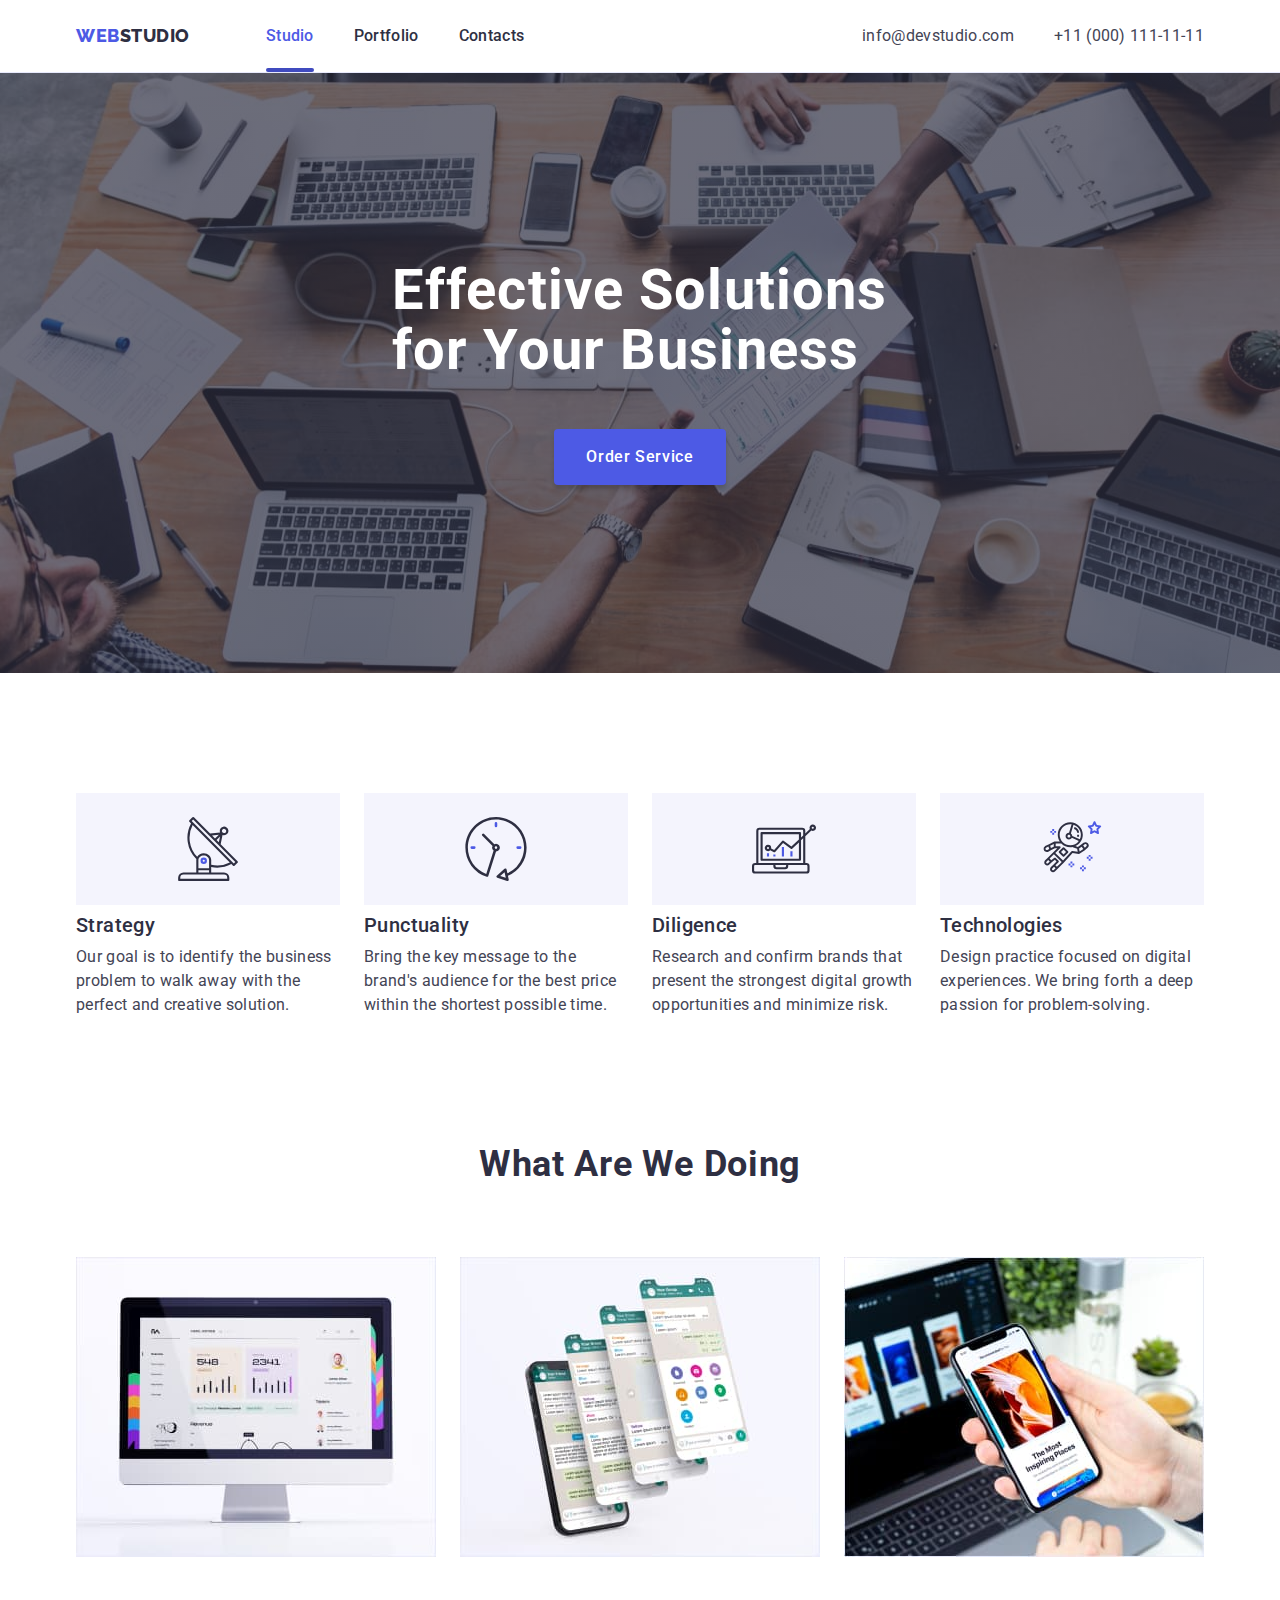
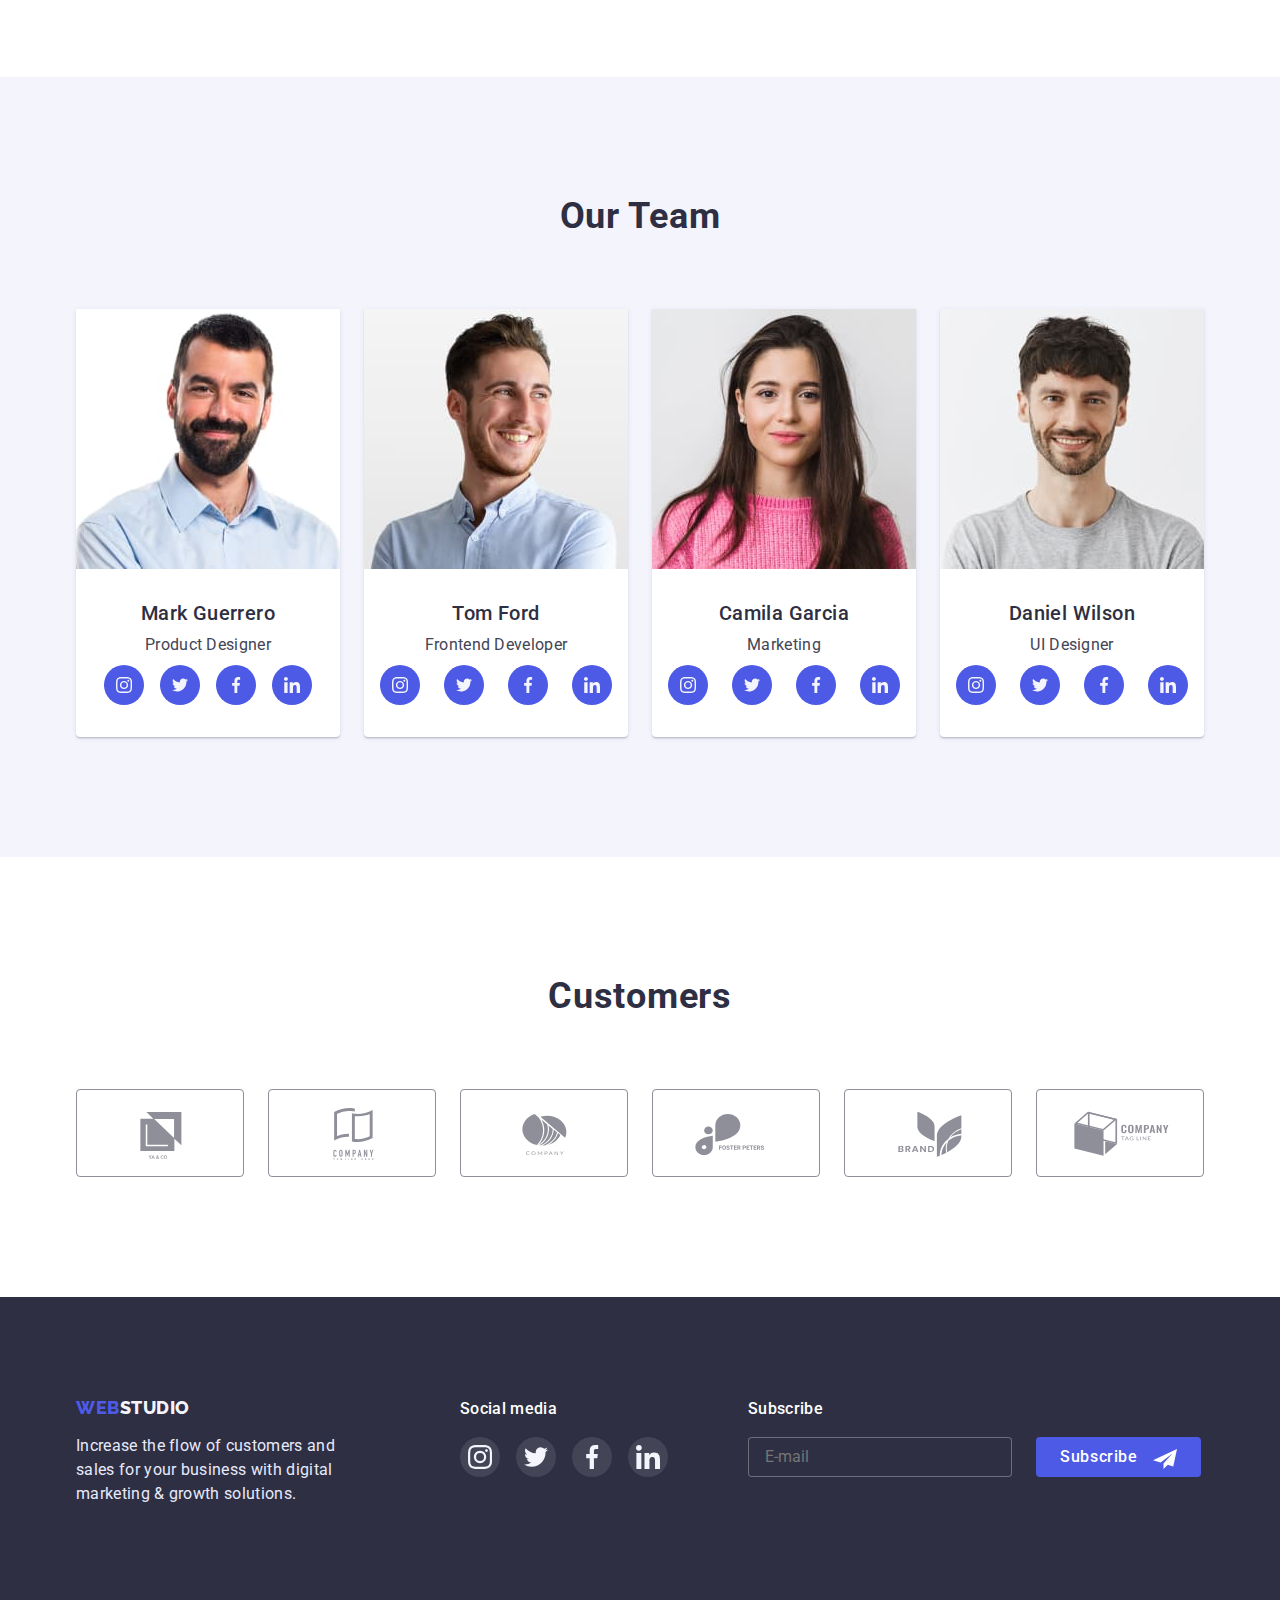
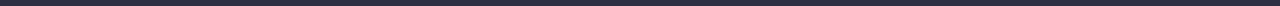
==== index.html @ 1c5f07ce "Initial commit" ====
<!DOCTYPE html>
<html lang="en">
  <head>
    <meta charset="UTF-8" />
    <meta http-equiv="X-UA-Compatible" content="IE=edge" />
    <meta name="viewport" content="width=device-width, initial-scale=1.0" />

    <title>WebStudio</title>
    <link rel="preconnect" href="https://fonts.googleapis.com" />
    <link rel="preconnect" href="https://fonts.gstatic.com" crossorigin />
    <link
      href="https://fonts.googleapis.com/css2?family=Raleway:wght@800&family=Roboto:wght@400;500;700;900&display=swap"
      rel="stylesheet" />
    <link
      rel="stylesheet"
      href="https://cdnjs.cloudflare.com/ajax/libs/modern-normalize/1.1.0/modern-normalize.min.css" />
    <link rel="stylesheet" href="./css/styles.css" />
  </head>

  <body>
    <header class="page-header">
      <div class="container page-header-container">
        <nav class="page-nav">
          <a class="logo" href="./index.html"
            ><span class="name-web">Web</span
            ><span class="name-studio">Studio</span></a
          >
          <ul class="menu list">
            <li class="menu-item">
              <a class="menu-link link current" href="">Studio</a>
            </li>
            <li class="menu-item">
              <a class="menu-link link" href="./portfolio.html">Portfolio</a>
            </li>
            <li class="menu-item">
              <a class="menu-link link" href="">Contacts</a>
            </li>
          </ul>
        </nav>
        <address>
          <ul class="contact-info list">
            <li class="menu-item">
              <a class="contact-mail link" href="mailto:info@devstudio.com"
                >info@devstudio.com</a
              >
            </li>
            <li class="menu-item">
              <a class="contact-number link" href="tel:+110001111111"
                >+11 (000) 111-11-11</a
              >
            </li>
          </ul>
        </address>
      </div>
    </header>

    <main>
      <!--Hero-->
      <section class="section-hero">
        <div class="container container-hero">
          <h1 class="main-heading">Effective Solutions for Your Business</h1>
          <button class="main-btn" type="button" data-modal-open>
            Order Service
          </button>
        </div>
      </section>
      <!--Our advantages-->
      <section class="section-advantages">
        <div class="container">
          <h2 class="hidden-heading">Our advantages</h2>

          <ul class="list-advantages list">
            <li class="advantages-item">
              <div class="advantages-logo">
                <svg class="advantages-logo-icon" width="64" height="64">
                  <use href="./images/icons.svg#antenna"></use>
                </svg>
              </div>
              <h3 class="section-subtitle">Strategy</h3>
              <p class="section-text">
                Our goal is to identify the business problem to walk away with
                the perfect and creative solution.
              </p>
            </li>
            <li class="advantages-item">
              <div class="advantages-logo">
                <svg class="advantages-logo-icon" width="64" height="64">
                  <use href="./images/icons.svg#clock"></use>
                </svg>
              </div>
              <h3 class="section-subtitle">Punctuality</h3>
              <p class="section-text">
                Bring the key message to the brand's audience for the best price
                within the shortest possible time.
              </p>
            </li>
            <li class="advantages-item">
              <div class="advantages-logo">
                <svg class="advantages-logo-icon" width="64" height="64">
                  <use href="./images/icons.svg#diagram"></use>
                </svg>
              </div>
              <h3 class="section-subtitle">Diligence</h3>
              <p class="section-text">
                Research and confirm brands that present the strongest digital
                growth opportunities and minimize risk.
              </p>
            </li>
            <li class="advantages-item">
              <div class="advantages-logo">
                <svg class="advantages-logo-icon" width="64" height="64">
                  <use href="./images/icons.svg#astronaut"></use>
                </svg>
              </div>
              <h3 class="section-subtitle">Technologies</h3>
              <p class="section-text">
                Design practice focused on digital experiences. We bring forth a
                deep passion for problem-solving.
              </p>
            </li>
          </ul>
        </div>
      </section>
      <!-- What Are We Doing-->
      <section class="section section-doing">
        <div class="container">
          <h2 class="section-title">What are we doing</h2>
          <ul class="list doing-list">
            <li class="doing-item">
              <img
                src="./images/do-1.jpg"
                alt="monitor"
                width="360"
                height="300" />
            </li>
            <li class="doing-item">
              <img
                src="./images/do-2.jpg"
                alt="cellphone"
                width="360"
                height="300" />
            </li>
            <li class="doing-item">
              <img
                src="./images/do-3.jpg"
                alt="cellphone and laptop"
                width="360"
                height="300" />
            </li>
          </ul>
        </div>
      </section>
      <!-- Our Team-->
      <section class="section section-team">
        <div class="container">
          <h2 class="section-title">Our Team</h2>
          <ul class="list team-list">
            <li class="team-item">
              <img
                src="./images/mark-guerrero.jpg"
                alt="Product Designer"
                width="264"
                height="260" />
              <div class="card-description">
                <h3 class="section-subtitle">Mark Guerrero</h3>
                <p class="section-text">Product Designer</p>
                <ul class="social-list list">
                  <li class="social-list-item">
                    <a href="" class="social-list-link">
                      <svg class="social-list-icon" width="16" height="16">
                        <use href="./images/icons.svg#instagram"></use>
                      </svg>
                    </a>
                  </li>
                  <li class="social-list-item">
                    <a href="" class="social-list-link">
                      <svg class="social-list-icon" width="16" height="16">
                        <use href="./images/icons.svg#twitter"></use>
                      </svg>
                    </a>
                  </li>
                  <li class="social-list-item">
                    <a href="" class="social-list-link">
                      <svg class="social-list-icon" width="16" height="16">
                        <use href="./images/icons.svg#facebook"></use>
                      </svg>
                    </a>
                  </li>
                  <li class="social-list-item">
                    <a href="" class="social-list-link">
                      <svg class="social-list-icon" width="16" height="16">
                        <use href="./images/icons.svg#linkedin"></use>
                      </svg>
                    </a>
                  </li>
                </ul>
              </div>
            </li>
            <li class="team-item">
              <img
                src="./images/tom-ford.jpg"
                alt="Frontend Developer"
                width="264"
                height="260" />
              <div class="card-description">
                <h3 class="section-subtitle">Tom Ford</h3>
                <p class="section-text">Frontend Developer</p>
                <ul class="social-list">
                  <li class="social-list-item">
                    <a href="" class="social-list-link">
                      <svg class="social-list-icon" width="16" height="16">
                        <use href="./images/icons.svg#instagram"></use>
                      </svg>
                    </a>
                  </li>
                  <li class="social-list-item">
                    <a href="" class="social-list-link">
                      <svg class="social-list-icon" width="16" height="16">
                        <use href="./images/icons.svg#twitter"></use>
                      </svg>
                    </a>
                  </li>
                  <li class="social-list-item">
                    <a href="" class="social-list-link">
                      <svg class="social-list-icon" width="16" height="16">
                        <use href="./images/icons.svg#facebook"></use>
                      </svg>
                    </a>
                  </li>
                  <li class="social-list-item">
                    <a href="" class="social-list-link">
                      <svg class="social-list-icon" width="16" height="16">
                        <use href="./images/icons.svg#linkedin"></use>
                      </svg>
                    </a>
                  </li>
                </ul>
              </div>
            </li>
            <li class="team-item">
              <img
                src="./images/camila-garcia.jpg"
                alt="Marketing Specialist"
                width="264"
                height="260" />
              <div class="card-description">
                <h3 class="section-subtitle">Camila Garcia</h3>
                <p class="section-text">Marketing</p>
                <ul class="social-list">
                  <li class="social-list-item">
                    <a href="" class="social-list-link">
                      <svg class="social-list-icon" width="16" height="16">
                        <use href="./images/icons.svg#instagram"></use>
                      </svg>
                    </a>
                  </li>
                  <li class="social-list-item">
                    <a href="" class="social-list-link">
                      <svg class="social-list-icon" width="16" height="16">
                        <use href="./images/icons.svg#twitter"></use>
                      </svg>
                    </a>
                  </li>
                  <li class="social-list-item">
                    <a href="" class="social-list-link">
                      <svg class="social-list-icon" width="16" height="16">
                        <use href="./images/icons.svg#facebook"></use>
                      </svg>
                    </a>
                  </li>
                  <li class="social-list-item">
                    <a href="" class="social-list-link">
                      <svg class="social-list-icon" width="16" height="16">
                        <use href="./images/icons.svg#linkedin"></use>
                      </svg>
                    </a>
                  </li>
                </ul>
              </div>
            </li>
            <li class="team-item">
              <img
                src="./images/daniel-wilson.jpg"
                alt="UI Designer"
                width="264"
                height="260" />
              <div class="card-description">
                <h3 class="section-subtitle">Daniel Wilson</h3>
                <p class="section-text">UI Designer</p>
                <ul class="social-list">
                  <li class="social-list-item">
                    <a href="" class="social-list-link">
                      <svg class="social-list-icon" width="16" height="16">
                        <use href="./images/icons.svg#instagram"></use>
                      </svg>
                    </a>
                  </li>
                  <li class="social-list-item">
                    <a href="" class="social-list-link">
                      <svg class="social-list-icon" width="16" height="16">
                        <use href="./images/icons.svg#twitter"></use>
                      </svg>
                    </a>
                  </li>
                  <li class="social-list-item">
                    <a href="" class="social-list-link">
                      <svg class="social-list-icon" width="16" height="16">
                        <use href="./images/icons.svg#facebook"></use>
                      </svg>
                    </a>
                  </li>
                  <li class="social-list-item">
                    <a href="" class="social-list-link">
                      <svg class="social-list-icon" width="16" height="16">
                        <use href="./images/icons.svg#linkedin"></use>
                      </svg>
                    </a>
                  </li>
                </ul>
              </div>
            </li>
          </ul>
        </div>
      </section>

      <!-- Customers -->
      <section class="section section-customers">
        <div class="container">
          <h2 class="section-title customers-title">Customers</h2>
          <ul class="customers-list">
            <li class="customers-item">
              <a href="" class="customers-link">
                <svg class="customers-icon" width="104" height="56">
                  <use href="./images/icons.svg#logo-1"></use>
                </svg>
              </a>
            </li>
            <li class="customers-item">
              <a href="" class="customers-link">
                <svg class="customers-icon" width="104" height="56">
                  <use href="./images/icons.svg#logo-2"></use>
                </svg>
              </a>
            </li>
            <li class="customers-item">
              <a href="" class="customers-link">
                <svg class="customers-icon" width="104" height="56">
                  <use href="./images/icons.svg#logo-3"></use>
                </svg>
              </a>
            </li>
            <li class="customers-item">
              <a href="" class="customers-link">
                <svg class="customers-icon" width="104" height="56">
                  <use href="./images/icons.svg#logo-4"></use>
                </svg>
              </a>
            </li>
            <li class="customers-item">
              <a href="" class="customers-link">
                <svg class="customers-icon" width="104" height="56">
                  <use href="./images/icons.svg#logo-5"></use>
                </svg>
              </a>
            </li>
            <li class="customers-item">
              <a href="" class="customers-link">
                <svg class="customers-icon" width="104" height="56">
                  <use href="./images/icons.svg#logo-6"></use>
                </svg>
              </a>
            </li>
          </ul>
        </div>
      </section>
    </main>
    <!-- Footer -->
    <footer class="footer">
      <div class="container footer-general">
        <div>
          <a class="link name-footer" href="./index.html"
            ><span class="name-web-footer">Web</span
            ><span class="name-studio-footer">Studio</span></a
          >
          <p class="text-footer">
            Increase the flow of customers and sales for your business with
            digital marketing & growth solutions.
          </p>
        </div>

        <div class="social-media-footer">
          <p class="social-media">Social media</p>
          <ul class="social-list list">
            <li class="social-list-item">
              <a href="" class="footer-list-link">
                <svg class="footer-icon" width="24" height="24">
                  <use href="./images/icons.svg#instagram-2"></use>
                </svg>
              </a>
            </li>
            <li class="social-list-item">
              <a href="" class="footer-list-link">
                <svg class="footer-icon" width="24" height="24">
                  <use href="./images/icons.svg#twitter-2"></use>
                </svg>
              </a>
            </li>
            <li class="social-list-item">
              <a href="" class="footer-list-link">
                <svg class="footer-icon" width="24" height="24">
                  <use href="./images/icons.svg#facebook-2"></use>
                </svg>
              </a>
            </li>
            <li class="social-list-item">
              <a href="" class="footer-list-link">
                <svg class="footer-icon" width="24" height="24">
                  <use href="./images/icons.svg#linkedin-2"></use>
                </svg>
              </a>
            </li>
          </ul>
        </div>

        <div class="subscribe-footer">
          <p class="social-media">Subscribe</p>
          <form class="form">
            <label>
              <input
                type="email"
                name="email"
                class="footer-email"
                placeholder="E-mail"
                required
            /></label>

            <button type="submit" class="btn-subscribe">
              Subscribe
              <svg class="subscribe-logo" width="24" height="24">
                <use href="./images/icons.svg#subscribe"></use>
              </svg>
            </button>
          </form>
        </div>
      </div>
    </footer>

    <div class="backdrop is-hidden" data-modal>
      <div class="modal">
        <button type="button" class="modal-close-btn" data-modal-close>
          <svg class="modal-close-icon" width="8" height="8">
            <use href="./images/icons.svg#icon-close-modal"></use>
          </svg>
        </button>
        <form class="modal-form">
          <p class="modal-form-notice">
            Leave your contacts and we will call you back
          </p>
          <label class="modal-form-field">
            <span class="modal-form-input-descr">Name</span>
            <span class="modal-name">
              <input
                type="text"
                name="user_name"
                class="modal-form-input"
                required
                pattern="[a-zA-Zа-яА-Я]+"
                minlength="3" />
              <svg class="modal-name-icon" width="18" height="18">
                <use href="./images/icons.svg#modal-name-icon"></use>
              </svg>
            </span>
          </label>
          <label class="modal-form-field"
            ><span class="modal-form-input-descr">Phone</span>
            <span class="modal-phone">
              <input
                type="tel"
                name="user_phone"
                class="modal-form-input"
                required />
              <svg class="modal-phone-icon" width="18" height="24">
                <use href="./images/icons.svg#modal-phone-icon"></use>
              </svg>
            </span>
          </label>
          <label class="modal-form-field"
            ><span class="modal-form-input-descr">Email</span>
            <span class="modal-email">
              <input
                type="email"
                name="user_email"
                class="modal-form-input"
                required />
              <svg class="modal-email-icon" width="18" height="24">
                <use href="./images/icons.svg#modal-email-icon"></use>
              </svg>
            </span>
          </label>
          <label class="modal-form-field modal-form-comment"
            ><span class="modal-form-input-descr">Comment</span>
            <textarea
              name="user_message"
              class="modal-form-message"
              placeholder="Text input"></textarea>
          </label>

          <input
            type="checkbox"
            id="user-policy"
            name="user-policy"
            class="modal-form-checkbox hidden-heading" />
          <label for="user-policy" class="modal-form-checkbox-descr"
            >I accept the terms and conditions of the&nbsp;
            <a href="#" class="privacy-policy-text">Privacy Policy</a>
          </label>

          <button type="submit" class="modal-submit-btn">Send</button>
        </form>
      </div>
    </div>

    <script src="./js/modal.js"></script>
  </body>
</html>
---- css/styles.css ----
:root {
  --primary-brand-color: #4d5ae5;
  --pressed-state-color: #404bbf;
  --headings-herobackground-color: #2e2f42;
  --body-text-color: #434455;
  --background-color: #ffffff;
  --light-background-color: #f4f4fd;
  --accent-color: #e7e9fc;
}

/* ================MAIN PAGE================ */
body {
  font-family: "Roboto", sans-serif;
  color: var(--headings-herobackground-color);
  background-color: var(--background-color);
}

h1,
h2,
h3,
h4,
h5,
h6,
p {
  margin: 0;
}

ul,
ol {
  list-style: none;
  padding-left: 0;
  margin: 0;
}

a {
  text-decoration: none;
}

img {
  display: block;
  max-width: 100%;
  height: auto;
}

button {
  display: block;
  border: none;
  border-radius: 4px;
  cursor: pointer;
}

.section {
  padding-top: 120px;
  padding-bottom: 120px;
}

.container {
  width: 100%;
  max-width: 1158px;
  padding: 0 15px;
  margin: 0 auto;
  align-items: center;
}

/* ================HEADER================ */
.page-header {
  border-bottom: 1px solid var(--accent-color);
  display: flex;
}

.page-header-container {
  display: flex;
}

.page-nav {
  display: flex;
  align-items: center;
}

.page-nav .list {
  margin-left: 76px;
}

.name-web {
  font-family: "Raleway", sans-serif;
  font-weight: 800;
  font-size: 18px;
  line-height: 1.33;
  letter-spacing: 0.03em;
  text-transform: uppercase;
  text-decoration: none;

  color: var(--primary-brand-color);
}

.logo {
  text-decoration: none;
}

.name-studio {
  font-family: "Raleway", sans-serif;
  font-weight: 800;
  font-size: 18px;
  line-height: 1.33;
  letter-spacing: 0.03em;
  text-transform: uppercase;

  color: var(--headings-herobackground-color);
}

.menu {
  display: flex;
}

.menu .menu-item + .menu-item {
  margin-left: 40px;
}

.menu-link.current {
  color: var(--primary-brand-color);
}
.menu-link {
  display: block;
  padding-top: 24px;
  padding-bottom: 24px;
  font-family: "Roboto", sans-serif;
  font-weight: 500;
  font-size: 16px;
  line-height: 1.5;
  letter-spacing: 0.02em;
  position: relative;

  color: var(--headings-herobackground-color);
  transition: color 250ms cubic-bezier(0.4, 0, 0.2, 1);
}

.menu-link.current::after {
  content: "";

  position: absolute;
  left: 0;
  bottom: 0;
  display: block;
  width: 100%;
  height: 4px;
  background-color: var(--pressed-state-color);
  border-radius: 2px;
  opacity: 1;
  /* transition: opacity 250ms cubic-bezier(0.4, 0, 0.2, 1); */
}

.menu-link:hover,
.menu-link:focus,
.menu-link:active,
.contact-mail:hover,
.contact-mail:focus,
.contact-mail:active,
.contact-number:hover,
.contact-number:focus,
.contact-number:active {
  color: var(--pressed-state-color);
}

.contact-info {
  display: flex;
}

address {
  margin-left: auto;
  font-style: normal;
}

.contact-info .menu-item + .menu-item {
  margin-left: 40px;
}

.contact-mail,
.contact-number {
  font-size: 16px;
  line-height: 1.5;
  letter-spacing: 0.02em;

  color: var(--body-text-color);
  transition: color 250ms cubic-bezier(0.4, 0, 0.2, 1);
}

/* ================SECTION HERO================ */

.section-hero {
  margin: 0 auto;
  padding: 188px 0;
  background-image: linear-gradient(
      rgba(46, 47, 66, 0.7),
      rgba(46, 47, 66, 0.7)
    ),
    url(../images/people-office.jpg);
  background-size: cover;
  background-repeat: no-repeat;
  max-width: 1440px;
  max-height: 600px;

  background-color: var(--headings-herobackground-color);
}

.main-btn {
  display: block;
  min-width: 169px;
  font-weight: 500;
  font-size: 16px;
  line-height: 1.5;
  letter-spacing: 0.04em;
  color: var(--background-color);
  background-color: var(--primary-brand-color);
  box-shadow: 0px 4px 4px rgba(0, 0, 0, 0.15);
  border: none;
  margin: 0 auto;
  padding: 16px 32px;

  transition: background-color 250ms cubic-bezier(0.4, 0, 0.2, 1);
}

.main-btn:hover,
.main-btn:focus {
  background-color: var(--pressed-state-color);
}

.main-heading {
  width: 496px;
  margin: 0 auto;
  margin-bottom: 48px;
  font-weight: 700;
  font-size: 56px;
  line-height: 1.07;
  letter-spacing: 0.02em;

  color: var(--background-color);
}

/* ================SECTION ADVANTAGES================ */

.section-advantages {
  padding: 120px 0;
}

.hidden-heading {
  position: absolute;
  width: 1px;
  height: 1px;
  margin: -1px;
  border: 0;
  padding: 0;

  white-space: nowrap;
  clip-path: inset(100%);
  clip: rect(0 0 0 0);
  overflow: hidden;
}

.advantages-logo {
  display: flex;
  justify-content: center;
  align-items: center;
  width: 264px;
  height: 112px;
  margin-bottom: 8px;
  background-color: var(--light-background-color);
}

.list-advantages {
  display: flex;
}

.list-advantages .advantages-item + .advantages-item {
  margin-left: 24px;
}

.advantages-item .section-text {
  text-align: left;
}

.section-subtitle {
  margin-bottom: 8px;
  font-weight: 500;
  font-size: 20px;
  line-height: 1.2;
  letter-spacing: 0.02em;
  color: var(--headings-herobackground-color);
}

.section-text {
  margin-top: 0;
  margin-bottom: 8px;
  font-style: normal;
  font-size: 16px;
  line-height: 1.5;
  letter-spacing: 0.02em;

  color: var(--body-text-color);
}

.section-title {
  margin-bottom: 72px;
  font-weight: 700;
  font-size: 36px;
  line-height: 1.11;

  text-align: center;
  letter-spacing: 0.02em;
  text-transform: capitalize;

  color: var(--headings-herobackground-color);
}

/* ================SECTION WHAT ARE WE DOING================ */

.section-doing {
  padding-top: 0;
}

.doing-list {
  display: flex;
  gap: 24px;
}

/* ================SECTION TEAM================ */

.section-team {
  background-color: var(--light-background-color);
}

.card-description {
  text-align: center;
  padding-top: 32px;
  padding-bottom: 32px;
}

.team-list {
  display: flex;
}

.team-list .team-item {
  background-color: var(--background-color);
  box-shadow: 0px 1px 6px rgba(46, 47, 66, 0.08),
    0px 1px 1px rgba(46, 47, 66, 0.16), 0px 2px 1px rgba(46, 47, 66, 0.08);
  border-radius: 0px 0px 4px 4px;
}

.team-list .team-item + .team-item {
  margin-left: 24px;
}

.social-list {
  display: flex;
  justify-content: center;
  gap: 24px;
}
.social-list-link {
  display: flex;
  justify-content: center;
  align-items: center;
  width: 40px;
  height: 40px;
  border-radius: 50%;
  background-color: var(--primary-brand-color);
  transition: background-color 250ms cubic-bezier(0.4, 0, 0.2, 1);
}

.social-list-link:hover,
.social-list-link:focus {
  background-color: var(--pressed-state-color);
}

/* ================CUSTOMERS================ */

.customers-list {
  display: flex;
  margin: 0 auto;
  justify-content: center;
  align-items: center;
  gap: 24px;
}

.customers-link {
  display: flex;
  justify-content: center;
  align-items: center;
  width: 168px;
  height: 88px;

  color: #8e8f99;
  border: 1px solid currentColor;
  border-radius: 4px;
  transition: color 250ms cubic-bezier(0.4, 0, 0.2, 1);
}

.customers-link:hover,
.customers-link:focus {
  color: var(--pressed-state-color);
}

.customers-icon {
  fill: currentColor;
}

/* ================FOOTER================ */

.footer {
  background-color: var(--headings-herobackground-color);
  padding-top: 100px;
  padding-bottom: 100px;
}

.footer-general {
  display: flex;
  align-items: flex-start;
}

.name-studio-footer {
  color: var(--light-background-color);
}

.name-footer {
  display: inline-block;
  margin-bottom: 16px;
  font-family: "Raleway", sans-serif;
  font-weight: 800;
  font-size: 18px;
  line-height: 1.17;
  letter-spacing: 0.03em;
  text-transform: uppercase;
  color: var(--primary-brand-color);
}

.text-footer {
  max-width: 100%;
  width: 264px;
  margin-top: 0;
  margin-bottom: 0;
  font-size: 16px;
  line-height: 1.5;
  letter-spacing: 0.02em;
  color: var(--accent-color);
}

.flex-footer {
  display: flex;
}

.footer-list-link {
  display: flex;
  justify-content: center;
  align-items: center;
  width: 40px;
  height: 40px;
  border-radius: 50%;
  background-color: rgba(255, 255, 255, 0.1);
  transition: background-color 250ms cubic-bezier(0.4, 0, 0.2, 1);
}

.footer-list-link:hover,
.footer-list-link:focus {
  background-color: #31d0aa;
}

.social-media-footer {
  margin-left: 120px;
}

.social-media {
  display: block;
  font-family: "Roboto", sans-serif;
  font-weight: 500;
  font-size: 16px;
  line-height: 1.5;
  letter-spacing: 0.02em;
  margin-bottom: 16px;
  color: var(--background-color);
}

.social-list.list {
  gap: 16px;
}

.subscribe-footer {
  margin-left: 80px;
}

.form {
  display: flex;
  gap: 24px;
}

.footer-email {
  width: 264px;
  height: 40px;
  padding-left: 16px;
  color: rgba(255, 255, 255, 0.6);
  border: 1px solid rgba(255, 255, 255, 0.3);
  border-radius: 4px;
  background-color: var(--headings-herobackground-color);
}

.btn-subscribe {
  position: relative;
  width: 165px;
  height: 40px;
  border-radius: 4px;
  background-color: var(--primary-brand-color);
  padding: 8px 64px 8px 24px;
  font-family: "Roboto", sans-serif;
  font-weight: 500;
  font-size: 16px;
  line-height: 1.5;
  letter-spacing: 0.04em;
  color: var(--background-color);
}

.subscribe-logo {
  position: absolute;
  top: 10px;
  right: 24px;
}

/* ================MODAL================ */
.backdrop {
  position: fixed;
  top: 0;
  left: 0;
  z-index: 100;
  width: 100%;
  height: 100%;
  background-color: rgba(46, 47, 66, 0.4);
  transform: scale(1);
  transition: transform 250ms cubic-bezier(0.4, 0, 0.2, 1),
    opacity 250ms cubic-bezier(0.4, 0, 0.2, 1),
    visibility 250ms cubic-bezier(0.4, 0, 0.2, 1);
}

.backdrop.is-hidden {
  opacity: 0;
  visibility: hidden;
  pointer-events: none;
  transform: scale(0);
}

.modal {
  position: absolute;
  top: 50%;
  left: 50%;
  transform: translate(-50%, -50%);
  width: 408px;
  height: 576px;
  padding: 72px 24px 24px;
  background-color: #fcfcfc;
}

.modal-close-btn {
  position: absolute;
  top: 24px;
  right: 24px;
  display: flex;
  justify-content: center;
  align-items: center;
  width: 24px;
  height: 24px;
  padding: 0;
  background-color: var(--accent-color);
  border: 1px solid rgba(0, 0, 0, 0.1);
  border-radius: 50%;

  transition: background-color 250ms cubic-bezier(0.4, 0, 0.2, 1);
}

.modal-close-btn:hover,
.modal-close-btn:focus {
  background-color: var(--pressed-state-color);
}

.modal-close-btn:hover .modal-close-icon {
  fill: var(--background-color);
}
.modal-close-icon {
  transition: fill 250ms cubic-bezier(0.4, 0, 0.2, 1);
}

.modal-form {
  display: flex;
  flex-direction: column;
}

.modal-form-notice {
  font-family: "Roboto", sans-serif;
  font-weight: 500;
  font-size: 16px;
  line-height: 1.5;
  text-align: center;
  letter-spacing: 0.02em;
  margin-bottom: 14px;
  color: var(--headings-herobackground-color);
}

.modal-form-field {
  margin-bottom: 8px;
}

.modal-form-field.modal-form-comment {
  margin-bottom: 16px;
}

.modal-form-input-descr {
  font-family: "Roboto", sans-serif;
  font-size: 12px;
  line-height: 1.17;
  letter-spacing: 0.01em;
  margin-bottom: 4px;
  color: #8e8f99;
}

.modal-form-input {
  width: 100%;
  height: 40px;
  padding-left: 38px;

  border: 1px solid rgba(33, 33, 33, 0.2);
  border-radius: 4px;
  transition: border-color 250ms cubic-bezier(0.4, 0, 0.2, 1);
}

.modal-form-input:focus {
  outline: none;
  border-color: var(--primary-brand-color);
}

.modal-form-input:focus + .modal-name-icon,
.modal-form-input:focus + .modal-phone-icon,
.modal-form-input:focus + .modal-email-icon {
  fill: var(--primary-brand-color);
}

.modal-form-input-descr {
  display: block;
  width: 100%;
}

.modal-name,
.modal-phone,
.modal-email {
  display: block;
  position: relative;
}

.modal-name-icon {
  position: absolute;
  top: 50%;
  left: 16px;
  transform: translateY(-50%);
  transition: fill 250ms cubic-bezier(0.4, 0, 0.2, 1);
}

.modal-phone-icon,
.modal-email-icon {
  position: absolute;
  top: 50%;
  left: 16px;
  transform: translate(-50%);
  transition: fill 250ms cubic-bezier(0.4, 0, 0.2, 1);
}

.modal-form-message {
  width: 100%;
  resize: none;
  height: 120px;
  padding: 8px 16px;
  border: 1px solid rgba(33, 33, 33, 0.2);
  border-radius: 4px;
  transition: border-color 250ms cubic-bezier(0.4, 0, 0.2, 1);
}

.modal-form-message:focus {
  outline: none;

  border-color: var(--primary-brand-color);
}

.modal-form-message::placeholder {
  font-family: "Roboto", sans-serif;
  font-size: 12px;
  line-height: 1.5;

  letter-spacing: 0.04em;
  color: rgba(117, 117, 117, 0.5);
}

.modal-form-checkbox-descr {
  display: flex;
  align-items: center;
  margin-bottom: 24px;
  font-family: "Roboto", sans-serif;
  font-size: 12px;
  line-height: 1.33;
  letter-spacing: 0.04em;
  color: #757575;
}

.modal-form-checkbox-descr::before {
  content: "";
  display: block;
  width: 16px;
  height: 16px;
  margin-right: 8px;
  border: 1.25px solid var(--headings-herobackground-color);
  border-radius: 2px;
  cursor: pointer;
}

.modal-form-checkbox:checked + .modal-form-checkbox-descr::before {
  background-image: url(../images/checkbox-icon.svg);
  background-color: var(--pressed-state-color);
  background-size: cover;
  border: 1.25px solid var(--pressed-state-color);
  border-radius: 2px;
}

.modal-form-checkbox:focus + .modal-form-checkbox-descr::before {
  border: 1.25px solid var(--pressed-state-color);
}

.privacy-policy-text {
  text-decoration: underline;
  color: var(--primary-brand-color);
}

.modal-submit-btn {
  width: 169px;
  height: 56px;
  align-self: center;
  color: var(--background-color);
  background-color: var(--primary-brand-color);
  border-radius: 4px;
  transition: box-shadow 250ms cubic-bezier(0.4, 0, 0.2, 1),
    background-color 250ms cubic-bezier(0.4, 0, 0.2, 1);
}

.modal-submit-btn:hover,
.modal-submit-btn:focus {
  background-color: var(--pressed-state-color);
  box-shadow: 0px 4px 4px rgba(0, 0, 0, 0.15);
}

/*================portfolio.html================ */
.filter-buttons {
  display: flex;
  justify-content: center;
  margin-bottom: 72px;
}

.filter-item + .filter-item {
  margin-left: 24px;
}

.filter-btn {
  padding: 12px 24px;
  font-family: "Roboto", sans-serif;
  font-weight: 500;
  font-size: 16px;
  line-height: 1.5;
  letter-spacing: 0.04em;
  color: var(--primary-brand-color);
  background-color: var(--light-background-color);
  border: 1px solid var(--accent-color);
  transition: color 250ms cubic-bezier(0.4, 0, 0.2, 1),
    background-color 250ms cubic-bezier(0.4, 0, 0.2, 1),
    box-shadow 250ms cubic-bezier(0.4, 0, 0.2, 1);
}

.filter-btn:hover,
.filter-btn:focus {
  color: var(--background-color);
  background-color: var(--pressed-state-color);
  box-shadow: 0px 3px 1px rgba(0, 0, 0, 0.1), 0px 2px 1px rgba(0, 0, 0, 0.08),
    0px 2px 2px rgba(0, 0, 0, 0.12);
}

.portfolio-section {
  padding-top: 96px;
  padding-bottom: 120px;
}
.card-description-portfolio {
  padding-top: 32px;
  padding-bottom: 32px;
  padding-left: 16px;
  border: 1px solid var(--accent-color);
  border-top: 0;
}

.portfolio-items {
  display: flex;
  flex-wrap: wrap;
}

.portfolio-list {
  width: 360px;
  margin-right: 24px;
  margin-bottom: 48px;
}

.portfolio-item {
  display: block;
  box-shadow: 0px 1px 6px rgba(46, 47, 66, 0.08);
  transition: box-shadow 250ms cubic-bezier(0.4, 0, 0.2, 1);
}

.portfolio-item:hover,
.portfolio-item:focus {
  box-shadow: 0px 1px 6px rgba(46, 47, 66, 0.08),
    0px 1px 1px rgba(46, 47, 66, 0.16), 0px 2px 1px rgba(46, 47, 66, 0.08);
}

.portfolio-list:nth-child(3n) {
  margin-right: 0;
}

.portfolio-list:nth-last-child(-n + 3) {
  margin-bottom: 0;
}

.overlay {
  position: absolute;
  left: 0;
  top: 0;
  width: 100%;
  height: 100%;
  overflow: auto;
  transform: translate(0, 100%);
  transition: transform 250ms cubic-bezier(0.4, 0, 0.2, 1);
  font-family: "Roboto", sans-serif;
  font-size: 16px;
  line-height: 1.5;
  letter-spacing: 0.02em;
  padding: 40px 32px 164px;

  color: var(--light-background-color);
  background-color: var(--primary-brand-color);
  background-image: linear-gradient(
      0deg,
      rgba(77, 90, 229, 0.1),
      rgba(77, 90, 229, 0.1)
    ),
    url(4);
}

.portfolio-item:hover .overlay,
.portfolio-item:focus .overlay {
  transform: translate(0, 0);
}

.team-list-wrapper {
  position: relative;
  overflow: hidden;
}
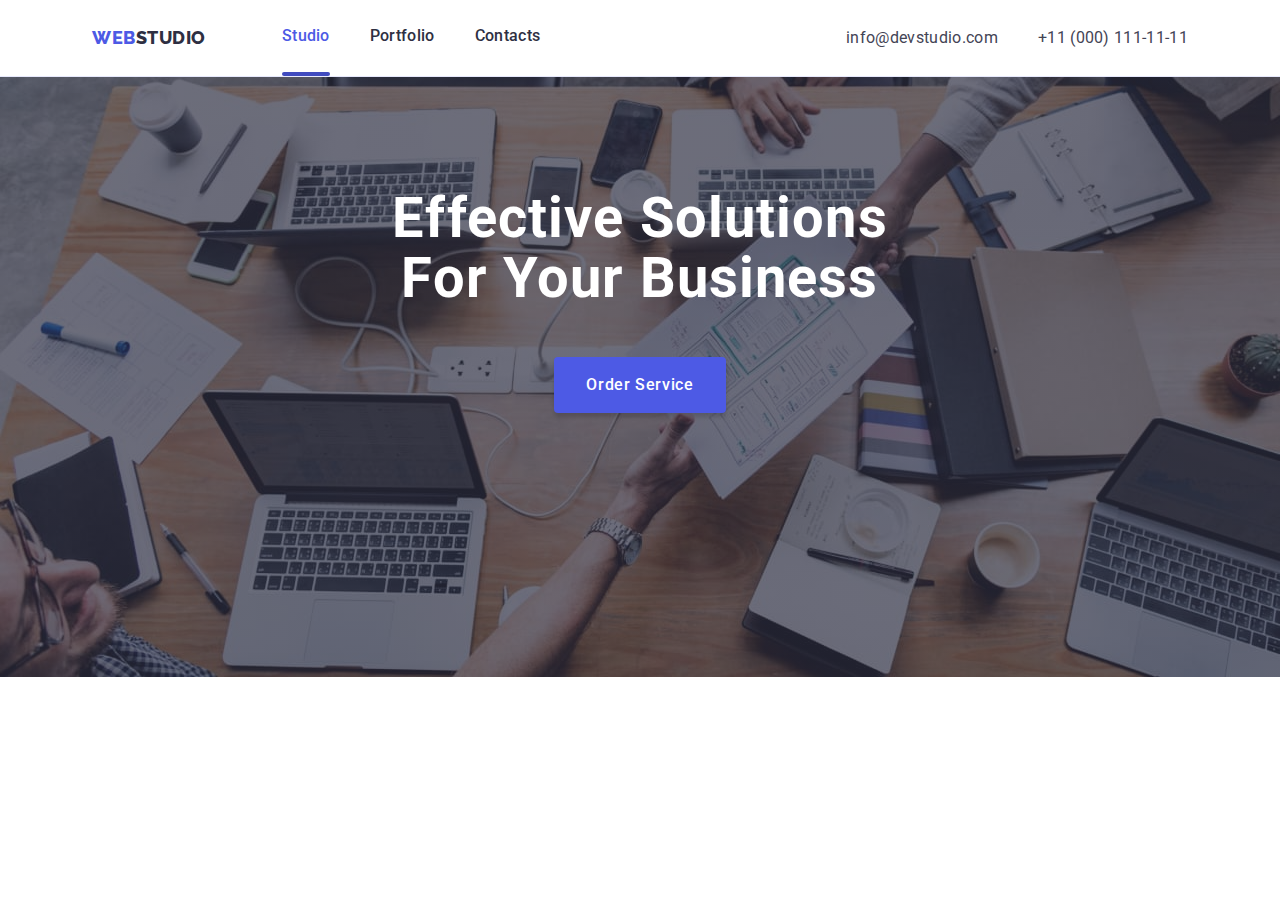
==== commit 010962d4: "pre-update" ====
--- a/index.html
+++ b/index.html
@@ -20,11 +20,11 @@
   <body>
     <header class="page-header">
       <div class="container page-header-container">
+        <a class="logo" href="./index.html"
+          ><span class="name-web">Web</span
+          ><span class="name-studio">Studio</span></a
+        >
         <nav class="page-nav">
-          <a class="logo" href="./index.html"
-            ><span class="name-web">Web</span
-            ><span class="name-studio">Studio</span></a
-          >
           <ul class="menu list">
             <li class="menu-item">
               <a class="menu-link link current" href="">Studio</a>
@@ -37,6 +37,11 @@
             </li>
           </ul>
         </nav>
+        <button type="button" class="mobile-menu-open" data-menu-open>
+          <svg class="burger-icon" width="32" height="22">
+            <use href="./images/icons.svg#burger-icon"></use>
+          </svg>
+        </button>
         <address>
           <ul class="contact-info list">
             <li class="menu-item">
@@ -51,6 +56,71 @@
             </li>
           </ul>
         </address>
+      </div>
+
+      <div class="mobile-menu" data-menu>
+        <button type="button" class="mobile-menu-close" data-menu-close>
+          <svg width="8" height="8">
+            <use href="./images/icons.svg#icon-close-modal"></use>
+          </svg>
+        </button>
+        <div class="mobile-menu-content">
+          <ul class="mobile-menu-list">
+            <li class="mobile-menu-item">
+              <a class="modal-link" href="">Studio</a>
+            </li>
+            <li class="mobile-menu-item">
+              <a class="modal-link" href="">Portfolio</a>
+            </li>
+            <li class="mobile-menu-item">
+              <a class="modal-link" href="">Contacts</a>
+            </li>
+          </ul>
+          <address class="address-modal">
+            <ul class="contact-info list">
+              <li class="menu-item">
+                <a class="contact-number link" href="tel:+110001111111"
+                  >+11 (000) 111-11-11</a
+                >
+              </li>
+              <li class="menu-item">
+                <a class="contact-mail link" href="mailto:info@devstudio.com"
+                  >info@devstudio.com</a
+                >
+              </li>
+            </ul>
+          </address>
+          <ul class="social-list list">
+            <li class="social-list-item">
+              <a href="" class="social-list-link">
+                <svg class="social-list-icon" width="24" height="24">
+                  <use href="./images/icons.svg#instagram"></use>
+                </svg>
+              </a>
+            </li>
+            <li class="social-list-item">
+              <a href="" class="social-list-link">
+                <svg class="social-list-icon" width="24" height="24">
+                  <use href="./images/icons.svg#twitter"></use>
+                </svg>
+              </a>
+            </li>
+            <li class="social-list-item">
+              <a href="" class="social-list-link">
+                <svg class="social-list-icon" width="24" height="24">
+                  <use href="./images/icons.svg#facebook"></use>
+                </svg>
+              </a>
+            </li>
+            <li class="social-list-item">
+              <a href="" class="social-list-link">
+                <svg class="social-list-icon" width="24" height="24">
+                  <use href="./images/icons.svg#linkedin"></use>
+                </svg>
+              </a>
+            </li>
+          </ul>
+        </div>
       </div>
     </header>
 
@@ -65,7 +135,7 @@
         </div>
       </section>
       <!--Our advantages-->
-      <section class="section-advantages">
+      <!-- <section class="section-advantages">
         <div class="container">
           <h2 class="hidden-heading">Our advantages</h2>
 
@@ -120,9 +190,9 @@
             </li>
           </ul>
         </div>
-      </section>
+      </section> -->
       <!-- What Are We Doing-->
-      <section class="section section-doing">
+      <!-- <section class="section section-doing">
         <div class="container">
           <h2 class="section-title">What are we doing</h2>
           <ul class="list doing-list">
@@ -149,9 +219,9 @@
             </li>
           </ul>
         </div>
-      </section>
+      </section> -->
       <!-- Our Team-->
-      <section class="section section-team">
+      <!-- <section class="section section-team">
         <div class="container">
           <h2 class="section-title">Our Team</h2>
           <ul class="list team-list">
@@ -321,10 +391,10 @@
             </li>
           </ul>
         </div>
-      </section>
+      </section> -->
 
       <!-- Customers -->
-      <section class="section section-customers">
+      <!-- <section class="section section-customers">
         <div class="container">
           <h2 class="section-title customers-title">Customers</h2>
           <ul class="customers-list">
@@ -372,10 +442,10 @@
             </li>
           </ul>
         </div>
-      </section>
+      </section> -->
     </main>
     <!-- Footer -->
-    <footer class="footer">
+    <!-- <footer class="footer">
       <div class="container footer-general">
         <div>
           <a class="link name-footer" href="./index.html"
@@ -442,8 +512,8 @@
             </button>
           </form>
         </div>
-      </div>
-    </footer>
+      </div> -->
+    <!-- </footer> -->
 
     <div class="backdrop is-hidden" data-modal>
       <div class="modal">
@@ -520,6 +590,7 @@
       </div>
     </div>
 
+    <script src="./js/mobile-menu.js"></script>
     <script src="./js/modal.js"></script>
   </body>
 </html>
--- a/css/styles.css
+++ b/css/styles.css
@@ -49,7 +49,7 @@
   cursor: pointer;
 }
 
-.section {
+/* .section {
   padding-top: 120px;
   padding-bottom: 120px;
 }
@@ -60,94 +60,18 @@
   padding: 0 15px;
   margin: 0 auto;
   align-items: center;
-}
+} */
 
 /* ================HEADER================ */
-.page-header {
-  border-bottom: 1px solid var(--accent-color);
-  display: flex;
-}
+/* 
 
 .page-header-container {
   display: flex;
 }
 
-.page-nav {
-  display: flex;
-  align-items: center;
-}
-
-.page-nav .list {
-  margin-left: 76px;
-}
-
-.name-web {
-  font-family: "Raleway", sans-serif;
-  font-weight: 800;
-  font-size: 18px;
-  line-height: 1.33;
-  letter-spacing: 0.03em;
-  text-transform: uppercase;
-  text-decoration: none;
-
-  color: var(--primary-brand-color);
-}
-
-.logo {
-  text-decoration: none;
-}
-
-.name-studio {
-  font-family: "Raleway", sans-serif;
-  font-weight: 800;
-  font-size: 18px;
-  line-height: 1.33;
-  letter-spacing: 0.03em;
-  text-transform: uppercase;
-
-  color: var(--headings-herobackground-color);
-}
-
-.menu {
-  display: flex;
-}
-
-.menu .menu-item + .menu-item {
-  margin-left: 40px;
-}
-
-.menu-link.current {
-  color: var(--primary-brand-color);
-}
-.menu-link {
-  display: block;
-  padding-top: 24px;
-  padding-bottom: 24px;
-  font-family: "Roboto", sans-serif;
-  font-weight: 500;
-  font-size: 16px;
-  line-height: 1.5;
-  letter-spacing: 0.02em;
-  position: relative;
-
-  color: var(--headings-herobackground-color);
-  transition: color 250ms cubic-bezier(0.4, 0, 0.2, 1);
-}
-
-.menu-link.current::after {
-  content: "";
-
-  position: absolute;
-  left: 0;
-  bottom: 0;
-  display: block;
-  width: 100%;
-  height: 4px;
-  background-color: var(--pressed-state-color);
-  border-radius: 2px;
-  opacity: 1;
-  /* transition: opacity 250ms cubic-bezier(0.4, 0, 0.2, 1); */
-}
+*/
+
+/* ================GENERAL STYLES================ */
 
 .menu-link:hover,
 .menu-link:focus,
@@ -161,45 +85,37 @@
   color: var(--pressed-state-color);
 }
 
-.contact-info {
-  display: flex;
-}
-
-address {
-  margin-left: auto;
-  font-style: normal;
-}
-
-.contact-info .menu-item + .menu-item {
-  margin-left: 40px;
-}
-
-.contact-mail,
-.contact-number {
-  font-size: 16px;
-  line-height: 1.5;
-  letter-spacing: 0.02em;
-
-  color: var(--body-text-color);
-  transition: color 250ms cubic-bezier(0.4, 0, 0.2, 1);
-}
-
-/* ================SECTION HERO================ */
+.page-header {
+  border-bottom: 1px solid var(--accent-color);
+}
 
 .section-hero {
   margin: 0 auto;
-  padding: 188px 0;
+  padding: 112px 0;
   background-image: linear-gradient(
       rgba(46, 47, 66, 0.7),
       rgba(46, 47, 66, 0.7)
     ),
-    url(../images/people-office.jpg);
+    url(../images/mobile-bg.jpg);
   background-size: cover;
   background-repeat: no-repeat;
-  max-width: 1440px;
-  max-height: 600px;
-
+  max-width: 767px;
+  height: 432px;
   background-color: var(--headings-herobackground-color);
+}
+
+.main-heading {
+  width: 320px;
+  margin: 0 auto;
+  margin-bottom: 72px;
+  font-weight: 700;
+  font-size: 36px;
+  line-height: 1.11;
+  letter-spacing: 0.02em;
+  text-transform: capitalize;
+  text-align: center;
+
+  color: var(--background-color);
 }
 
 .main-btn {
@@ -224,16 +140,442 @@
   background-color: var(--pressed-state-color);
 }
 
-.main-heading {
-  width: 496px;
-  margin: 0 auto;
-  margin-bottom: 48px;
-  font-weight: 700;
-  font-size: 56px;
-  line-height: 1.07;
-  letter-spacing: 0.02em;
-
-  color: var(--background-color);
+/* ================GENERAL STYLES END================ */
+
+/* ================HEADER MOBILE================ */
+
+.container {
+  /* width: 100%; */
+  padding-left: 16px;
+  padding-right: 16px;
+  /* background-color: tomato; */
+}
+
+@media screen and (min-width: 480px) {
+  .container {
+    width: 428px;
+    margin-left: auto;
+    margin-right: auto;
+  }
+}
+
+@media screen and (min-width: 768px) {
+  .container {
+    width: 736px;
+  }
+}
+
+@media screen and (min-width: 1200px) {
+  .container {
+    width: 1128px;
+  }
+}
+
+.burger-icon {
+  stroke: var(--headings-herobackground-color);
+}
+
+.page-header-container {
+  display: flex;
+  align-items: center;
+  justify-content: space-between;
+}
+
+.logo {
+  text-decoration: none;
+}
+
+.name-web {
+  font-family: "Raleway", sans-serif;
+  font-weight: 800;
+  font-size: 18px;
+  line-height: 1.33;
+  letter-spacing: 0.03em;
+  text-transform: uppercase;
+  text-decoration: none;
+
+  color: var(--primary-brand-color);
+}
+
+.name-studio {
+  font-family: "Raleway", sans-serif;
+  font-weight: 800;
+  font-size: 18px;
+  line-height: 1.33;
+  letter-spacing: 0.03em;
+  text-transform: uppercase;
+
+  color: var(--headings-herobackground-color);
+}
+
+/* 0-767 styles */
+@media screen and (max-width: 767px) {
+  .page-header {
+    padding-top: 24px;
+    padding-bottom: 24px;
+  }
+
+  .menu {
+    display: none;
+  }
+
+  address {
+    display: none;
+  }
+
+  .mobile-menu-open {
+    background-color: transparent;
+    border: none;
+    padding: 0;
+    line-height: 0;
+  }
+
+  .mobile-menu {
+    position: fixed;
+    width: 100%;
+    height: 100%;
+    max-height: 796px;
+    z-index: 1000;
+    top: 0;
+    left: 0;
+    padding-top: 80px;
+    padding-bottom: 40px;
+    padding-left: 40px;
+
+    background-color: var(--background-color);
+
+    opacity: 0;
+    visibility: hidden;
+    pointer-events: none;
+    transition: opacity 250ms cubic-bezier(0.4, 0, 0.2, 1),
+      visibility 250ms cubic-bezier(0.4, 0, 0.2, 1);
+  }
+
+  .mobile-menu.is-open {
+    opacity: 1;
+    visibility: visible;
+    pointer-events: auto;
+  }
+
+  .mobile-menu-container {
+    position: relative;
+
+    padding-top: 80px;
+    padding-bottom: 40px;
+    padding-left: 40px;
+    /* display: flex;
+    flex-direction: column;
+    justify-content: space-between; */
+  }
+
+  .mobile-menu-close {
+    position: absolute;
+    width: 24px;
+    height: 24px;
+    top: 24px;
+    right: 24px;
+    display: flex;
+    justify-content: center;
+    align-items: center;
+    padding: 0;
+    background-color: var(--accent-color);
+    border: 1px solid rgba(0, 0, 0, 0.1);
+    border-radius: 50%;
+    transition: background-color 250ms cubic-bezier(0.4, 0, 0.2, 1);
+  }
+
+  .contact-number {
+    font-family: "Roboto", sans-serif;
+    font-weight: 600;
+    font-size: 36px;
+    line-height: 1.11;
+    text-transform: capitalize;
+    text-decoration: none;
+
+    color: var(--body-text-color);
+  }
+
+  .contact-mail {
+    font-family: "Roboto", sans-serif;
+    font-weight: 500;
+    font-size: 20px;
+    line-height: 1.2;
+    letter-spacing: 0.02em;
+    color: var(--body-text-color);
+  }
+
+  .contact-number:is(:hover, :focus),
+  .contact-mail:is(:hover, :focus) {
+    color: var(--primary-brand-color);
+  }
+
+  .social-list {
+    display: flex;
+    justify-content: space-between;
+    gap: 56px;
+    margin-right: 60px;
+  }
+
+  .modal-link {
+    font-family: "Roboto", sans-serif;
+    font-weight: 700;
+    font-size: 36px;
+    line-height: 1.11;
+    letter-spacing: 0.02em;
+    text-transform: capitalize;
+    color: var(--headings-herobackground-color);
+  }
+
+  .modal-link:is(:hover, :focus) {
+    color: var(--pressed-state-color);
+  }
+
+  .address-modal {
+    display: block;
+    font-style: normal;
+  }
+
+  .mobile-menu-content {
+    display: flex;
+    flex-direction: column;
+    justify-content: space-evenly;
+    align-items: stretch;
+  }
+
+  .mobile-menu-item:not(:last-child),
+  .menu-item:not(:last-child) {
+    margin-bottom: 40px;
+  }
+
+  .mobile-menu-item:last-child {
+    margin-bottom: 284px;
+  }
+
+  .menu-item:last-child {
+    margin-bottom: 48px;
+  }
+  /* MOBILE HERO */
+}
+
+@media screen and (min-device-pixel-ratio: 2) and (max-width: 767px),
+  screen and (min-resolution: 192dpi) and (max-width: 767px),
+  screen and (min-resolution: 2dppx) and (max-width: 767px) {
+  .section-hero {
+    background-image: linear-gradient(
+        rgba(46, 47, 66, 0.7),
+        rgba(46, 47, 66, 0.7)
+      ),
+      url(../images/mobile-bg@2x.jpg);
+  }
+}
+
+@media screen and (min-device-pixel-ratio: 3) and (max-width: 767px),
+  screen and (min-resolution: 288dpi) and (max-width: 767px),
+  screen and (min-resolution: 3dppx) and (max-width: 767px) {
+  .section-hero {
+    background-image: linear-gradient(
+        rgba(46, 47, 66, 0.7),
+        rgba(46, 47, 66, 0.7)
+      ),
+      url(../images/mobile-bg@3x.jpg);
+  }
+}
+
+/* 768-1200 styles */
+@media screen and (min-width: 768px) {
+  .mobile-menu {
+    display: none;
+  }
+
+  .mobile-menu-open {
+    display: none;
+  }
+
+  .page-nav {
+    display: flex;
+    align-items: center;
+  }
+
+  .menu {
+    display: flex;
+    align-items: center;
+  }
+
+  .menu .menu-item + .menu-item {
+    margin-left: 40px;
+  }
+
+  .menu-link.current {
+    color: var(--primary-brand-color);
+  }
+  .menu-link {
+    display: block;
+    padding-top: 24px;
+    padding-bottom: 22px;
+    font-family: "Roboto", sans-serif;
+    font-weight: 500;
+    font-size: 16px;
+    line-height: 1.5;
+    letter-spacing: 0.02em;
+    position: relative;
+    color: var(--headings-herobackground-color);
+    transition: color 250ms cubic-bezier(0.4, 0, 0.2, 1);
+  }
+
+  .menu-link.current::after {
+    content: "";
+
+    position: absolute;
+    left: 0;
+    bottom: 0;
+    display: block;
+    width: 100%;
+    height: 4px;
+    background-color: var(--pressed-state-color);
+    border-radius: 2px;
+    opacity: 1;
+  }
+
+  .contact-mail,
+  .contact-number {
+    font-size: 12px;
+    line-height: 1.33;
+    letter-spacing: 0.04em;
+    font-style: normal;
+    color: var(--body-text-color);
+    transition: color 250ms cubic-bezier(0.4, 0, 0.2, 1);
+  }
+
+  .section-hero {
+    margin: 0 auto;
+    padding: 112px 0;
+    background-image: linear-gradient(
+        rgba(46, 47, 66, 0.7),
+        rgba(46, 47, 66, 0.7)
+      ),
+      url(../images/tablet-bg.jpg);
+    background-size: cover;
+    background-repeat: no-repeat;
+    max-width: 1199px;
+    height: 436px;
+    background-color: var(--headings-herobackground-color);
+  }
+
+  .main-heading {
+    width: 496px;
+    margin-bottom: 40px;
+    font-size: 56px;
+    line-height: 1.07;
+    color: var(--background-color);
+  }
+}
+
+@media screen and (min-device-pixel-ratio: 2) and (min-width: 768px),
+  screen and (min-resolution: 192dpi) and (min-width: 768px),
+  screen and (min-resolution: 2dppx) and (min-width: 768px) {
+  .section-hero {
+    background-image: linear-gradient(
+        rgba(46, 47, 66, 0.7),
+        rgba(46, 47, 66, 0.7)
+      ),
+      url(../images/tablet-bg@2x.jpg);
+  }
+}
+
+@media screen and (min-device-pixel-ratio: 3) and (min-width: 768px),
+  screen and (min-resolution: 288dpi) and (min-width: 768px),
+  screen and (min-resolution: 3dppx) and (min-width: 768px) {
+  .section-hero {
+    background-image: linear-gradient(
+        rgba(46, 47, 66, 0.7),
+        rgba(46, 47, 66, 0.7)
+      ),
+      url(../images/tablet-bg@3x.jpg);
+  }
+}
+
+/* 1200-... styles */
+
+@media screen and (min-width: 1200px) {
+  .page-header {
+    display: flex;
+  }
+
+  .page-header-container {
+    justify-content: flex-start;
+  }
+
+  address {
+    margin-left: auto;
+  }
+
+  .page-nav .list {
+    margin-left: 76px;
+  }
+
+  .menu-link {
+    padding-bottom: 28px;
+  }
+
+  .contact-mail,
+  .contact-number {
+    font-size: 16px;
+    line-height: 1.5;
+    letter-spacing: 0.02em;
+
+    transition: color 250ms cubic-bezier(0.4, 0, 0.2, 1);
+  }
+
+  .contact-info {
+    display: flex;
+  }
+
+  .contact-info .menu-item + .menu-item {
+    margin-left: 40px;
+  }
+
+  .section-hero {
+    margin: 0 auto;
+    padding: 112px 0;
+    background-image: linear-gradient(
+        rgba(46, 47, 66, 0.7),
+        rgba(46, 47, 66, 0.7)
+      ),
+      url(../images/people-office.jpg);
+    background-size: cover;
+    background-repeat: no-repeat;
+    max-width: 1440px;
+    height: 600px;
+    background-color: var(--headings-herobackground-color);
+  }
+
+  .main-heading {
+    margin-bottom: 48px;
+  }
+}
+
+@media screen and (min-device-pixel-ratio: 2) and (min-width: 1200px),
+  screen and (min-resolution: 192dpi) and (min-width: 1200px),
+  screen and (min-resolution: 2dppx) and (min-width: 1200px) {
+  .section-hero {
+    background-image: linear-gradient(
+        rgba(46, 47, 66, 0.7),
+        rgba(46, 47, 66, 0.7)
+      ),
+      url(../images/people-office@2x.jpg);
+  }
+}
+
+@media screen and (min-device-pixel-ratio: 3) and (min-width: 1200px),
+  screen and (min-resolution: 288dpi) and (min-width: 1200px),
+  screen and (min-resolution: 3dppx) and (min-width: 1200px) {
+  .section-hero {
+    background-image: linear-gradient(
+        rgba(46, 47, 66, 0.7),
+        rgba(46, 47, 66, 0.7)
+      ),
+      url(../images/people-office@3x.jpg);
+  }
 }
 
 /* ================SECTION ADVANTAGES================ */
@@ -349,11 +691,11 @@
   margin-left: 24px;
 }
 
-.social-list {
+/* .social-list {
   display: flex;
   justify-content: center;
   gap: 24px;
-}
+} */
 .social-list-link {
   display: flex;
   justify-content: center;
@@ -477,9 +819,9 @@
   color: var(--background-color);
 }
 
-.social-list.list {
+/* .social-list.list {
   gap: 16px;
-}
+} */
 
 .subscribe-footer {
   margin-left: 80px;
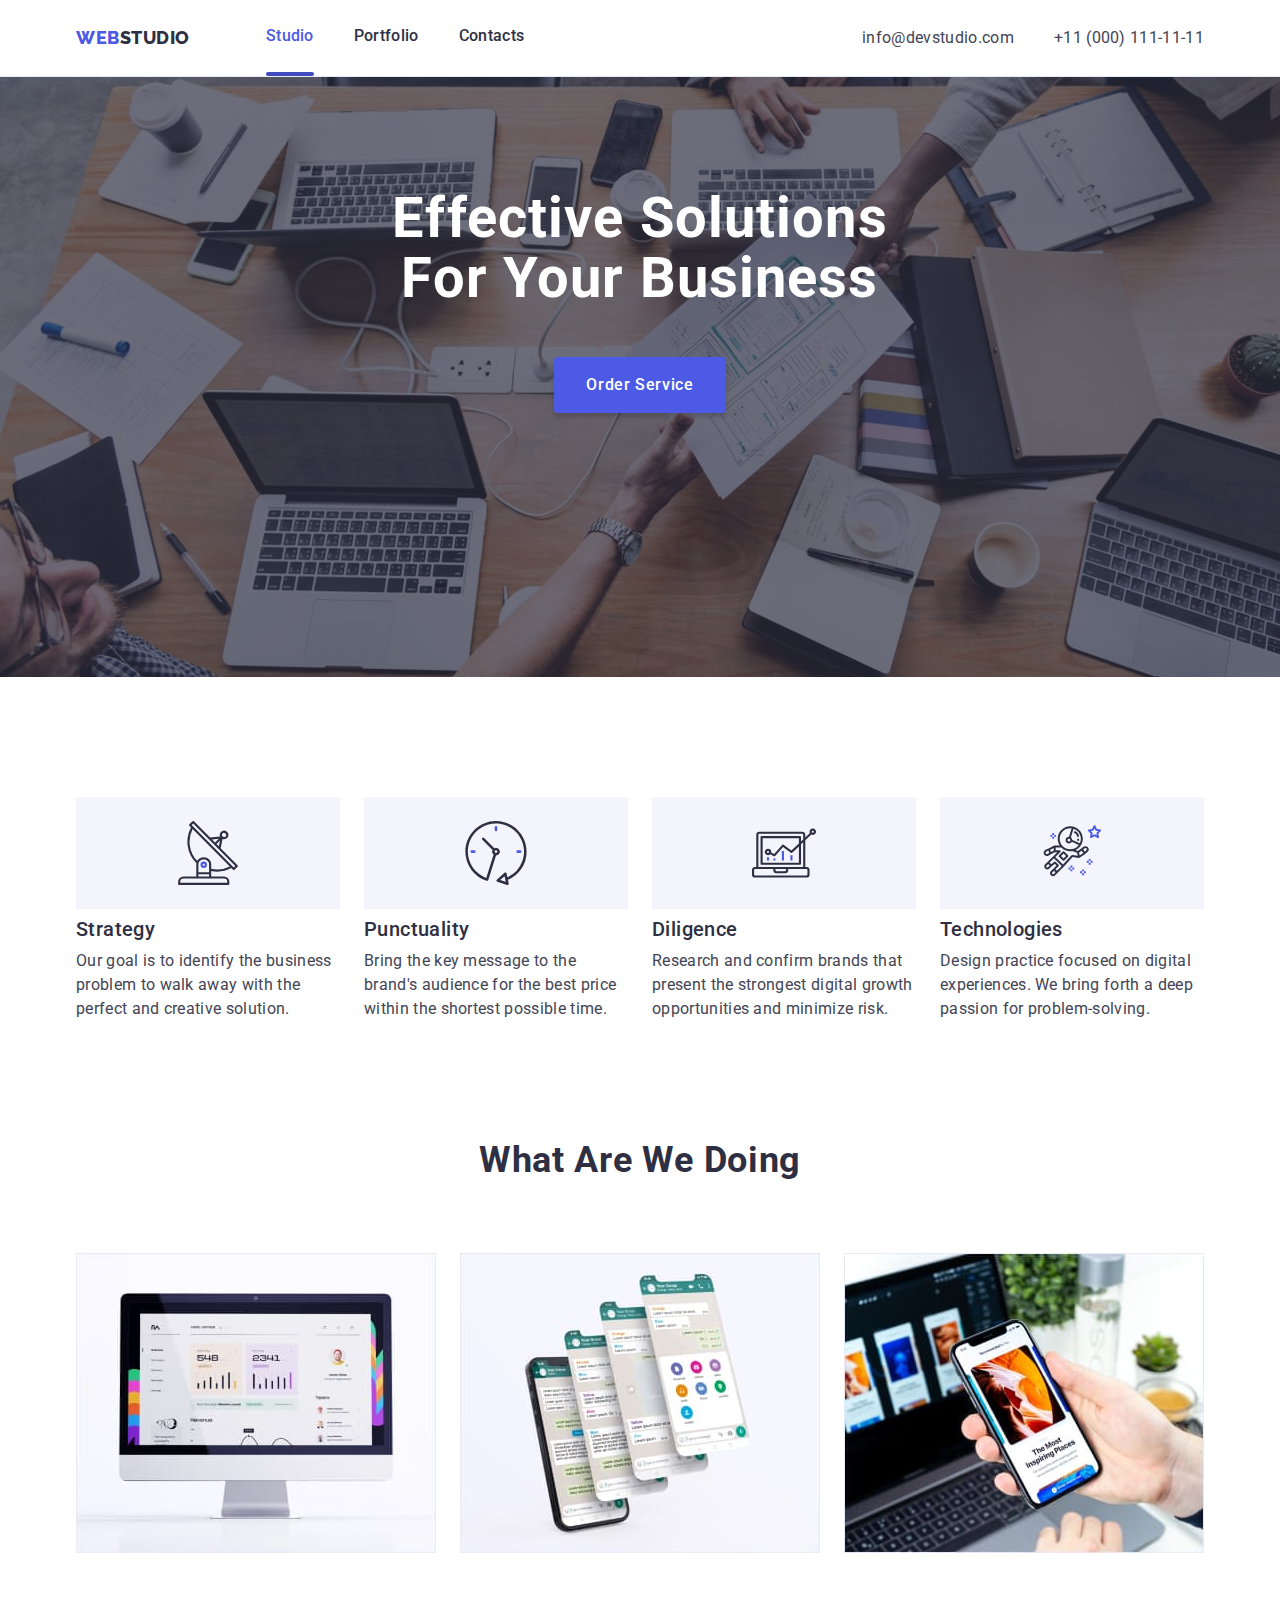
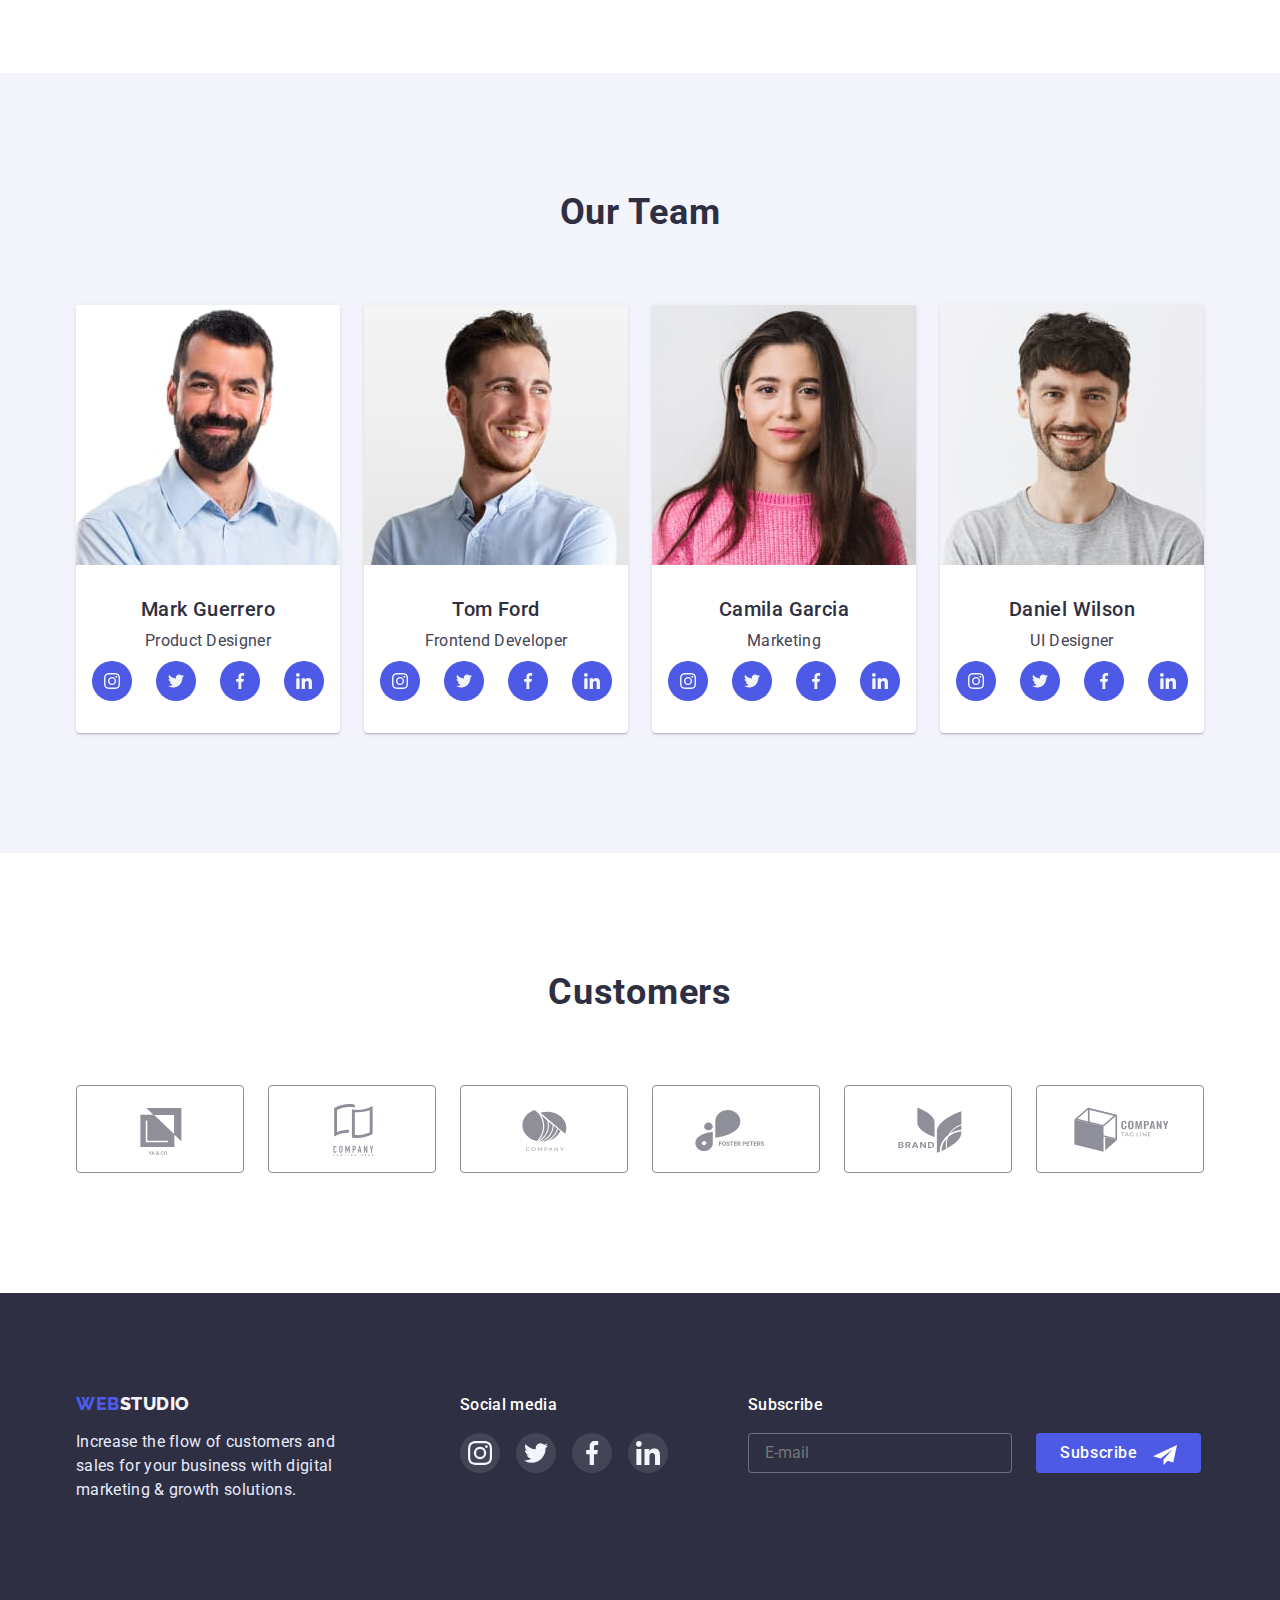
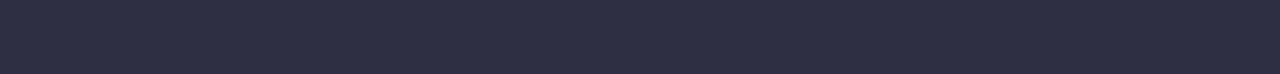
==== commit 24460934: "update html and css files" ====
--- a/index.html
+++ b/index.html
@@ -60,7 +60,7 @@
 
       <div class="mobile-menu" data-menu>
         <button type="button" class="mobile-menu-close" data-menu-close>
-          <svg width="8" height="8">
+          <svg class="modal-close-icon" width="8" height="8">
             <use href="./images/icons.svg#icon-close-modal"></use>
           </svg>
         </button>
@@ -78,19 +78,19 @@
           </ul>
           <address class="address-modal">
             <ul class="contact-info list">
-              <li class="menu-item">
+              <li class="menu-item mobile-number">
                 <a class="contact-number link" href="tel:+110001111111"
                   >+11 (000) 111-11-11</a
                 >
               </li>
-              <li class="menu-item">
+              <li class="menu-item mobile-mail">
                 <a class="contact-mail link" href="mailto:info@devstudio.com"
                   >info@devstudio.com</a
                 >
               </li>
             </ul>
           </address>
-          <ul class="social-list list">
+          <ul class="social-list mobile-social-list list">
             <li class="social-list-item">
               <a href="" class="social-list-link">
                 <svg class="social-list-icon" width="24" height="24">
@@ -135,7 +135,7 @@
         </div>
       </section>
       <!--Our advantages-->
-      <!-- <section class="section-advantages">
+      <section class="section-advantages">
         <div class="container">
           <h2 class="hidden-heading">Our advantages</h2>
 
@@ -190,43 +190,64 @@
             </li>
           </ul>
         </div>
-      </section> -->
+      </section>
       <!-- What Are We Doing-->
-      <!-- <section class="section section-doing">
+      <section class="section section-doing">
         <div class="container">
           <h2 class="section-title">What are we doing</h2>
           <ul class="list doing-list">
             <li class="doing-item">
               <img
-                src="./images/do-1.jpg"
+                srcset="
+                  ./images/monitor.jpg    1x,
+                  ./images/monitor@2x.jpg 2x,
+                  ./images/monitor@3x.jpg 3x
+                "
+                src="./images/monitor.jpg"
                 alt="monitor"
                 width="360"
                 height="300" />
             </li>
             <li class="doing-item">
               <img
-                src="./images/do-2.jpg"
+                srcset="
+                  ./images/cellphone.jpg    1x,
+                  ./images/cellphone@2x.jpg 2x,
+                  ./images/cellphone@3x.jpg 3x
+                "
+                src="./images/cellphone.jpg"
                 alt="cellphone"
                 width="360"
                 height="300" />
             </li>
             <li class="doing-item">
               <img
-                src="./images/do-3.jpg"
+                srcset="
+                  ./images/phone-laptop.jpg    1x,
+                  ./images/phone-laptop@2x.jpg 2x,
+                  ./images/phone-laptop@3x.jpg 3x
+                "
+                src="./images/phone-laptop.jpg"
                 alt="cellphone and laptop"
                 width="360"
                 height="300" />
             </li>
           </ul>
         </div>
-      </section> -->
+      </section>
+
       <!-- Our Team-->
-      <!-- <section class="section section-team">
+      <section class="section section-team">
         <div class="container">
           <h2 class="section-title">Our Team</h2>
           <ul class="list team-list">
             <li class="team-item">
               <img
+                srcset="
+                  ./images/mark-guerrero.jpg    1x,
+                  ./images/mark-guerrero@2x.jpg 2x,
+                  ./images/mark-guerrero@3x.jpg 3x
+                "
                 src="./images/mark-guerrero.jpg"
                 alt="Product Designer"
                 width="264"
@@ -268,6 +289,11 @@
             </li>
             <li class="team-item">
               <img
+                srcset="
+                  ./images/tom-ford.jpg    1x,
+                  ./images/tom-ford@2x.jpg 2x,
+                  ./images/tom-ford@3x.jpg 3x
+                "
                 src="./images/tom-ford.jpg"
                 alt="Frontend Developer"
                 width="264"
@@ -309,6 +335,11 @@
             </li>
             <li class="team-item">
               <img
+                srcset="
+                  ./images/camila-garcia.jpg    1x,
+                  ./images/camila-garcia@2x.jpg 2x,
+                  ./images/camila-garcia@3x.jpg 3x
+                "
                 src="./images/camila-garcia.jpg"
                 alt="Marketing Specialist"
                 width="264"
@@ -350,6 +381,11 @@
             </li>
             <li class="team-item">
               <img
+                srcset="
+                  ./images/daniel-wilson.jpg    1x,
+                  ./images/daniel-wilson@2x.jpg 2x,
+                  ./images/daniel-wilson@3x.jpg 3x
+                "
                 src="./images/daniel-wilson.jpg"
                 alt="UI Designer"
                 width="264"
@@ -391,10 +427,10 @@
             </li>
           </ul>
         </div>
-      </section> -->
+      </section>
 
       <!-- Customers -->
-      <!-- <section class="section section-customers">
+      <section class="section section-customers">
         <div class="container">
           <h2 class="section-title customers-title">Customers</h2>
           <ul class="customers-list">
@@ -442,10 +478,10 @@
             </li>
           </ul>
         </div>
-      </section> -->
+      </section>
     </main>
     <!-- Footer -->
-    <!-- <footer class="footer">
+    <footer class="footer">
       <div class="container footer-general">
         <div>
           <a class="link name-footer" href="./index.html"
@@ -512,8 +548,8 @@
             </button>
           </form>
         </div>
-      </div> -->
-    <!-- </footer> -->
+      </div>
+    </footer>
 
     <div class="backdrop is-hidden" data-modal>
       <div class="modal">
--- a/css/styles.css
+++ b/css/styles.css
@@ -49,29 +49,13 @@
   cursor: pointer;
 }
 
-/* .section {
-  padding-top: 120px;
-  padding-bottom: 120px;
-}
+/* ================GENERAL STYLES================ */
 
 .container {
   width: 100%;
-  max-width: 1158px;
-  padding: 0 15px;
+  padding: 0 16px;
   margin: 0 auto;
-  align-items: center;
-} */
-
-/* ================HEADER================ */
-/* 
-
-.page-header-container {
-  display: flex;
-}
-
-*/
-
-/* ================GENERAL STYLES================ */
+}
 
 .menu-link:hover,
 .menu-link:focus,
@@ -87,6 +71,10 @@
 
 .page-header {
   border-bottom: 1px solid var(--accent-color);
+}
+
+.mobile-menu {
+  max-height: 1100px;
 }
 
 .section-hero {
@@ -140,34 +128,256 @@
   background-color: var(--pressed-state-color);
 }
 
+.hidden-heading {
+  position: absolute;
+  width: 1px;
+  height: 1px;
+  margin: -1px;
+  border: 0;
+  padding: 0;
+
+  white-space: nowrap;
+  clip-path: inset(100%);
+  clip: rect(0 0 0 0);
+  overflow: hidden;
+}
+
+.section-advantages {
+  padding-top: 96px;
+  padding-bottom: 96px;
+}
+
+.section-subtitle {
+  margin-bottom: 8px;
+  font-weight: 700;
+  font-size: 36px;
+  line-height: 1.11;
+  letter-spacing: 0.02em;
+  color: var(--headings-herobackground-color);
+  text-align: center;
+}
+
+.section-title {
+  margin-bottom: 72px;
+  font-weight: 700;
+  font-size: 36px;
+  line-height: 1.11;
+  text-align: center;
+  letter-spacing: 0.02em;
+  text-transform: capitalize;
+  color: var(--headings-herobackground-color);
+}
+
+.section-text {
+  margin-top: 0;
+  font-weight: 500;
+  font-size: 16px;
+  line-height: 1.5;
+  letter-spacing: 0.02em;
+
+  color: var(--body-text-color);
+}
+
+.section-doing {
+  display: none;
+}
+
+.section-team {
+  background-color: var(--light-background-color);
+}
+
+.card-description {
+  text-align: center;
+  padding-top: 32px;
+  padding-bottom: 32px;
+}
+
+.team-item {
+  width: 264px;
+}
+
+.team-list .team-item {
+  background-color: var(--background-color);
+  box-shadow: 0px 1px 6px rgba(46, 47, 66, 0.08),
+    0px 1px 1px rgba(46, 47, 66, 0.16), 0px 2px 1px rgba(46, 47, 66, 0.08);
+  border-radius: 0px 0px 4px 4px;
+}
+
+.social-list {
+  display: flex;
+  justify-content: center;
+  gap: 24px;
+}
+
+.social-list-link {
+  display: flex;
+  justify-content: center;
+  align-items: center;
+  width: 40px;
+  height: 40px;
+  border-radius: 50%;
+  background-color: var(--primary-brand-color);
+  transition: background-color 250ms cubic-bezier(0.4, 0, 0.2, 1);
+}
+
+.social-list-link:hover,
+.social-list-link:focus {
+  background-color: var(--pressed-state-color);
+}
+
+.card-description > .section-subtitle {
+  margin-bottom: 8px;
+  font-weight: 500;
+  font-size: 20px;
+  line-height: 1.2;
+  letter-spacing: 0.02em;
+  color: var(--headings-herobackground-color);
+  text-align: center;
+}
+
+.card-description > .section-text {
+  margin-top: 0;
+  margin-bottom: 8px;
+  font-weight: 400;
+  font-size: 16px;
+  line-height: 1.5;
+  letter-spacing: 0.02em;
+  color: var(--body-text-color);
+}
+
+.section-customers {
+  padding-top: 96px;
+  padding-bottom: 96px;
+}
+
+.customers-link {
+  display: flex;
+  justify-content: center;
+  align-items: center;
+  width: 190px;
+  height: 88px;
+
+  color: #8e8f99;
+  border: 1px solid currentColor;
+  border-radius: 4px;
+  transition: color 250ms cubic-bezier(0.4, 0, 0.2, 1);
+}
+
+.customers-link:hover,
+.customers-link:focus {
+  color: var(--pressed-state-color);
+}
+
+.customers-icon {
+  fill: currentColor;
+}
+
+.footer {
+  background-color: var(--headings-herobackground-color);
+}
+
+.name-studio-footer {
+  color: var(--light-background-color);
+}
+
+.name-footer {
+  display: inline-block;
+  margin-bottom: 16px;
+  font-family: "Raleway", sans-serif;
+  font-weight: 800;
+  font-size: 18px;
+  line-height: 1.17;
+  letter-spacing: 0.03em;
+  text-transform: uppercase;
+  color: var(--primary-brand-color);
+}
+
+.footer-list-link {
+  display: flex;
+  justify-content: center;
+  align-items: center;
+  width: 40px;
+  height: 40px;
+  border-radius: 50%;
+  background-color: rgba(255, 255, 255, 0.1);
+  transition: background-color 250ms cubic-bezier(0.4, 0, 0.2, 1);
+}
+
+.footer-list-link:hover,
+.footer-list-link:focus {
+  background-color: #31d0aa;
+}
+
+.social-media {
+  display: block;
+  font-family: "Roboto", sans-serif;
+  font-weight: 500;
+  font-size: 16px;
+  line-height: 1.5;
+  letter-spacing: 0.02em;
+  margin-bottom: 16px;
+  color: var(--background-color);
+}
+
+.footer-email {
+  width: 398px;
+  height: 40px;
+  padding-left: 16px;
+  color: rgba(255, 255, 255, 0.6);
+  border: 1px solid rgba(255, 255, 255, 0.3);
+  border-radius: 4px;
+  background-color: var(--headings-herobackground-color);
+}
+
+.btn-subscribe {
+  position: relative;
+  width: 165px;
+  height: 40px;
+  border-radius: 4px;
+  background-color: var(--primary-brand-color);
+  padding: 8px 64px 8px 24px;
+  font-family: "Roboto", sans-serif;
+  font-weight: 500;
+  font-size: 16px;
+  line-height: 1.5;
+  letter-spacing: 0.04em;
+  color: var(--background-color);
+  margin: 0 auto;
+}
+
+.subscribe-logo {
+  position: absolute;
+  top: 10px;
+  right: 24px;
+}
+
+.social-media-footer > .social-list {
+  gap: 16px;
+}
+
+.customers-item {
+  margin: 0;
+}
+
 /* ================GENERAL STYLES END================ */
 
 /* ================HEADER MOBILE================ */
-
-.container {
-  /* width: 100%; */
-  padding-left: 16px;
-  padding-right: 16px;
-  /* background-color: tomato; */
-}
 
 @media screen and (min-width: 480px) {
   .container {
-    width: 428px;
-    margin-left: auto;
-    margin-right: auto;
+    width: 480px;
   }
 }
 
 @media screen and (min-width: 768px) {
   .container {
-    width: 736px;
+    width: 768px;
   }
 }
 
 @media screen and (min-width: 1200px) {
   .container {
-    width: 1128px;
+    width: 1158px;
   }
 }
 
@@ -208,18 +418,39 @@
   color: var(--headings-herobackground-color);
 }
 
-/* 0-767 styles */
-@media screen and (max-width: 767px) {
-  .page-header {
-    padding-top: 24px;
-    padding-bottom: 24px;
-  }
-
+.text-footer {
+  max-width: 100%;
+  width: 268px;
+  margin-top: 0;
+  margin-bottom: 0;
+  font-size: 16px;
+  line-height: 1.5;
+  letter-spacing: 0.02em;
+  color: var(--accent-color);
+}
+
+/* ================RESPONSIVE styles================ */
+
+/* @media screen and (max-width: 376px) {
+  .mobile-menu {
+    max-height: 1000px;
+  }
+
+  .mobile-menu-content > .social-list {
+    display: flex;
+    flex-wrap: wrap;
+  }
+}
+
+@media screen and (max-width: 427px) {
+  .customers-item {
+    margin: 0 auto;
+  }
+} */
+
+/* ================480-... styles================ */
+@media screen and (min-width: 480px) {
   .menu {
-    display: none;
-  }
-
-  address {
     display: none;
   }
 
@@ -263,9 +494,6 @@
     padding-top: 80px;
     padding-bottom: 40px;
     padding-left: 40px;
-    /* display: flex;
-    flex-direction: column;
-    justify-content: space-between; */
   }
 
   .mobile-menu-close {
@@ -284,15 +512,17 @@
     transition: background-color 250ms cubic-bezier(0.4, 0, 0.2, 1);
   }
 
-  .contact-number {
-    font-family: "Roboto", sans-serif;
-    font-weight: 600;
-    font-size: 36px;
-    line-height: 1.11;
-    text-transform: capitalize;
-    text-decoration: none;
-
-    color: var(--body-text-color);
+  .mobile-menu-close:is(:hover, :focus) {
+    background-color: var(--pressed-state-color);
+  }
+
+  .modal-close-icon {
+    transition: fill 250ms cubic-bezier(0.4, 0, 0.2, 1),
+      stroke 250ms cubic-bezier(0.4, 0, 0.2, 1);
+  }
+
+  .mobile-menu-close:hover .modal-close-icon {
+    fill: var(--background-color);
   }
 
   .contact-mail {
@@ -309,11 +539,12 @@
     color: var(--primary-brand-color);
   }
 
-  .social-list {
-    display: flex;
-    justify-content: space-between;
-    gap: 56px;
+  .mobile-menu-content > .social-list {
     margin-right: 60px;
+  }
+
+  .mobile-social-list .social-list-item + .social-list-item {
+    margin-left: 56px;
   }
 
   .modal-link {
@@ -342,8 +573,7 @@
     align-items: stretch;
   }
 
-  .mobile-menu-item:not(:last-child),
-  .menu-item:not(:last-child) {
+  .mobile-menu-item:not(:last-child) {
     margin-bottom: 40px;
   }
 
@@ -351,10 +581,43 @@
     margin-bottom: 284px;
   }
 
-  .menu-item:last-child {
-    margin-bottom: 48px;
-  }
-  /* MOBILE HERO */
+  .advantages-logo {
+    display: none;
+  }
+
+  .section-team {
+    padding-top: 96px;
+    padding-bottom: 128px;
+  }
+
+  .team-item {
+    margin: 0 auto;
+  }
+
+  .card-description > .social-list {
+    margin-bottom: 0;
+  }
+
+  .customers-list {
+    display: flex;
+    flex-wrap: wrap;
+    justify-content: center;
+  }
+
+  .footer {
+    padding-top: 96px;
+    padding-bottom: 104px;
+  }
+
+  .text-footer {
+    margin: 0 auto;
+    text-align: left;
+  }
+
+  .text-footer,
+  .social-list {
+    margin-bottom: 72px;
+  }
 }
 
 @media screen and (min-device-pixel-ratio: 2) and (max-width: 767px),
@@ -381,7 +644,64 @@
   }
 }
 
-/* 768-1200 styles */
+/* ================480-767================ styles */
+
+@media screen and (min-width: 480px) and (max-width: 767px) {
+  .page-header {
+    padding-top: 24px;
+    padding-bottom: 24px;
+  }
+  address {
+    display: none;
+  }
+
+  .contact-number {
+    font-family: "Roboto", sans-serif;
+    font-weight: 700;
+    font-size: 36px;
+    line-height: 1.11;
+    letter-spacing: 0.02em;
+    text-transform: capitalize;
+    text-decoration: none;
+
+    color: var(--body-text-color);
+  }
+
+  .mobile-number {
+    margin-bottom: 40px;
+  }
+
+  .mobile-mail {
+    margin-bottom: 48px;
+  }
+
+  .advantages-item:not(:last-child) {
+    margin-bottom: 72px;
+  }
+
+  .team-list .team-item + .team-item {
+    margin-top: 72px;
+  }
+
+  .customers-item:nth-child(odd) {
+    margin-right: 16px;
+  }
+
+  .customers-item:nth-child(-n + 4) {
+    margin-bottom: 72px;
+  }
+
+  .footer-general {
+    text-align: center;
+  }
+
+  .btn-subscribe {
+    margin-top: 16px;
+  }
+}
+
+/* ================768-...================ styles */
+
 @media screen and (min-width: 768px) {
   .mobile-menu {
     display: none;
@@ -439,6 +759,7 @@
   .contact-mail,
   .contact-number {
     font-size: 12px;
+    font-weight: 400;
     line-height: 1.33;
     letter-spacing: 0.04em;
     font-style: normal;
@@ -468,6 +789,63 @@
     line-height: 1.07;
     color: var(--background-color);
   }
+
+  .advantages-logo {
+    display: none;
+  }
+
+  .section-subtitle {
+    text-align: left;
+  }
+
+  .list-advantages {
+    display: flex;
+    flex-wrap: wrap;
+  }
+
+  .section-team {
+    padding-top: 96px;
+    padding-bottom: 104px;
+  }
+
+  .team-list {
+    display: flex;
+    flex-wrap: wrap;
+    justify-content: center;
+  }
+
+  .customers-link {
+    width: 168px;
+  }
+
+  .footer {
+    padding-top: 96px;
+    padding-bottom: 96px;
+  }
+
+  .text-footer {
+    width: 264px;
+  }
+
+  .form {
+    display: flex;
+    gap: 24px;
+  }
+
+  .footer-email {
+    width: 264px;
+  }
+
+  .footer-general {
+    display: flex;
+    flex-wrap: wrap;
+    padding-left: 108px;
+    padding-right: 164px;
+  }
+
+  .social-media-footer {
+    margin-left: 24px;
+  }
 }
 
 @media screen and (min-device-pixel-ratio: 2) and (min-width: 768px),
@@ -493,10 +871,53 @@
       url(../images/tablet-bg@3x.jpg);
   }
 }
-
-/* 1200-... styles */
+/* ================768-1199 styles================ */
+
+@media screen and (min-width: 768px) and (max-width: 1199px) {
+  .advantages-item {
+    max-width: 356px;
+  }
+
+  .advantages-item:nth-child(odd) {
+    margin-right: 24px;
+  }
+
+  .advantages-item:first-child,
+  .advantages-item:nth-child(2) {
+    margin-bottom: 72px;
+  }
+
+  .team-item:nth-child(odd) {
+    margin-right: 24px;
+  }
+
+  .team-item:first-child,
+  .team-item:nth-child(2) {
+    margin-bottom: 64px;
+  }
+
+  .customers-item:not(:nth-child(3n + 3)) {
+    margin-right: 24px;
+  }
+
+  .customers-item:nth-child(-n + 3) {
+    margin-bottom: 72px;
+  }
+}
+
+/* ================1200-... styles================ */
 
 @media screen and (min-width: 1200px) {
+  .section {
+    padding-top: 120px;
+    padding-bottom: 120px;
+  }
+
+  .container {
+    padding-left: 15px;
+    padding-right: 15px;
+  }
+
   .page-header {
     display: flex;
   }
@@ -522,7 +943,6 @@
     font-size: 16px;
     line-height: 1.5;
     letter-spacing: 0.02em;
-
     transition: color 250ms cubic-bezier(0.4, 0, 0.2, 1);
   }
 
@@ -552,6 +972,82 @@
   .main-heading {
     margin-bottom: 48px;
   }
+
+  .section-advantages {
+    padding: 120px 0;
+  }
+
+  .section-subtitle {
+    font-size: 20px;
+    line-height: 1.2;
+    font-weight: 500;
+  }
+
+  .section-text {
+    font-weight: 400;
+  }
+
+  .advantages-item {
+    width: 264px;
+  }
+
+  .list-advantages {
+    margin: 0 auto;
+  }
+
+  .list-advantages .advantages-item + .advantages-item {
+    margin-left: 24px;
+  }
+
+  .advantages-logo {
+    display: flex;
+    justify-content: center;
+    align-items: center;
+    width: 264px;
+    height: 112px;
+    margin-bottom: 8px;
+    background-color: var(--light-background-color);
+  }
+
+  .section-doing {
+    display: block;
+    padding-top: 0;
+  }
+
+  .doing-list {
+    display: flex;
+    gap: 24px;
+  }
+
+  .team-list {
+    gap: 24px;
+  }
+
+  .customers-list {
+    display: flex;
+    margin: 0 auto;
+    justify-content: center;
+    align-items: center;
+    gap: 24px;
+  }
+
+  .footer {
+    padding-top: 100px;
+    padding-bottom: 100px;
+  }
+
+  .social-media-footer {
+    margin-left: 120px;
+  }
+
+  .subscribe-footer {
+    margin-left: 80px;
+  }
+
+  .footer-general {
+    display: flex;
+    align-items: flex-start;
+  }
 }
 
 @media screen and (min-device-pixel-ratio: 2) and (min-width: 1200px),
@@ -578,292 +1074,8 @@
   }
 }
 
-/* ================SECTION ADVANTAGES================ */
-
-.section-advantages {
-  padding: 120px 0;
-}
-
-.hidden-heading {
-  position: absolute;
-  width: 1px;
-  height: 1px;
-  margin: -1px;
-  border: 0;
-  padding: 0;
-
-  white-space: nowrap;
-  clip-path: inset(100%);
-  clip: rect(0 0 0 0);
-  overflow: hidden;
-}
-
-.advantages-logo {
-  display: flex;
-  justify-content: center;
-  align-items: center;
-  width: 264px;
-  height: 112px;
-  margin-bottom: 8px;
-  background-color: var(--light-background-color);
-}
-
-.list-advantages {
-  display: flex;
-}
-
-.list-advantages .advantages-item + .advantages-item {
-  margin-left: 24px;
-}
-
-.advantages-item .section-text {
-  text-align: left;
-}
-
-.section-subtitle {
-  margin-bottom: 8px;
-  font-weight: 500;
-  font-size: 20px;
-  line-height: 1.2;
-  letter-spacing: 0.02em;
-  color: var(--headings-herobackground-color);
-}
-
-.section-text {
-  margin-top: 0;
-  margin-bottom: 8px;
-  font-style: normal;
-  font-size: 16px;
-  line-height: 1.5;
-  letter-spacing: 0.02em;
-
-  color: var(--body-text-color);
-}
-
-.section-title {
-  margin-bottom: 72px;
-  font-weight: 700;
-  font-size: 36px;
-  line-height: 1.11;
-
-  text-align: center;
-  letter-spacing: 0.02em;
-  text-transform: capitalize;
-
-  color: var(--headings-herobackground-color);
-}
-
-/* ================SECTION WHAT ARE WE DOING================ */
-
-.section-doing {
-  padding-top: 0;
-}
-
-.doing-list {
-  display: flex;
-  gap: 24px;
-}
-
-/* ================SECTION TEAM================ */
-
-.section-team {
-  background-color: var(--light-background-color);
-}
-
-.card-description {
-  text-align: center;
-  padding-top: 32px;
-  padding-bottom: 32px;
-}
-
-.team-list {
-  display: flex;
-}
-
-.team-list .team-item {
-  background-color: var(--background-color);
-  box-shadow: 0px 1px 6px rgba(46, 47, 66, 0.08),
-    0px 1px 1px rgba(46, 47, 66, 0.16), 0px 2px 1px rgba(46, 47, 66, 0.08);
-  border-radius: 0px 0px 4px 4px;
-}
-
-.team-list .team-item + .team-item {
-  margin-left: 24px;
-}
-
-/* .social-list {
-  display: flex;
-  justify-content: center;
-  gap: 24px;
-} */
-.social-list-link {
-  display: flex;
-  justify-content: center;
-  align-items: center;
-  width: 40px;
-  height: 40px;
-  border-radius: 50%;
-  background-color: var(--primary-brand-color);
-  transition: background-color 250ms cubic-bezier(0.4, 0, 0.2, 1);
-}
-
-.social-list-link:hover,
-.social-list-link:focus {
-  background-color: var(--pressed-state-color);
-}
-
-/* ================CUSTOMERS================ */
-
-.customers-list {
-  display: flex;
-  margin: 0 auto;
-  justify-content: center;
-  align-items: center;
-  gap: 24px;
-}
-
-.customers-link {
-  display: flex;
-  justify-content: center;
-  align-items: center;
-  width: 168px;
-  height: 88px;
-
-  color: #8e8f99;
-  border: 1px solid currentColor;
-  border-radius: 4px;
-  transition: color 250ms cubic-bezier(0.4, 0, 0.2, 1);
-}
-
-.customers-link:hover,
-.customers-link:focus {
-  color: var(--pressed-state-color);
-}
-
-.customers-icon {
-  fill: currentColor;
-}
-
-/* ================FOOTER================ */
-
-.footer {
-  background-color: var(--headings-herobackground-color);
-  padding-top: 100px;
-  padding-bottom: 100px;
-}
-
-.footer-general {
-  display: flex;
-  align-items: flex-start;
-}
-
-.name-studio-footer {
-  color: var(--light-background-color);
-}
-
-.name-footer {
-  display: inline-block;
-  margin-bottom: 16px;
-  font-family: "Raleway", sans-serif;
-  font-weight: 800;
-  font-size: 18px;
-  line-height: 1.17;
-  letter-spacing: 0.03em;
-  text-transform: uppercase;
-  color: var(--primary-brand-color);
-}
-
-.text-footer {
-  max-width: 100%;
-  width: 264px;
-  margin-top: 0;
-  margin-bottom: 0;
-  font-size: 16px;
-  line-height: 1.5;
-  letter-spacing: 0.02em;
-  color: var(--accent-color);
-}
-
-.flex-footer {
-  display: flex;
-}
-
-.footer-list-link {
-  display: flex;
-  justify-content: center;
-  align-items: center;
-  width: 40px;
-  height: 40px;
-  border-radius: 50%;
-  background-color: rgba(255, 255, 255, 0.1);
-  transition: background-color 250ms cubic-bezier(0.4, 0, 0.2, 1);
-}
-
-.footer-list-link:hover,
-.footer-list-link:focus {
-  background-color: #31d0aa;
-}
-
-.social-media-footer {
-  margin-left: 120px;
-}
-
-.social-media {
-  display: block;
-  font-family: "Roboto", sans-serif;
-  font-weight: 500;
-  font-size: 16px;
-  line-height: 1.5;
-  letter-spacing: 0.02em;
-  margin-bottom: 16px;
-  color: var(--background-color);
-}
-
-/* .social-list.list {
-  gap: 16px;
-} */
-
-.subscribe-footer {
-  margin-left: 80px;
-}
-
-.form {
-  display: flex;
-  gap: 24px;
-}
-
-.footer-email {
-  width: 264px;
-  height: 40px;
-  padding-left: 16px;
-  color: rgba(255, 255, 255, 0.6);
-  border: 1px solid rgba(255, 255, 255, 0.3);
-  border-radius: 4px;
-  background-color: var(--headings-herobackground-color);
-}
-
-.btn-subscribe {
-  position: relative;
-  width: 165px;
-  height: 40px;
-  border-radius: 4px;
-  background-color: var(--primary-brand-color);
-  padding: 8px 64px 8px 24px;
-  font-family: "Roboto", sans-serif;
-  font-weight: 500;
-  font-size: 16px;
-  line-height: 1.5;
-  letter-spacing: 0.04em;
-  color: var(--background-color);
-}
-
-.subscribe-logo {
-  position: absolute;
-  top: 10px;
-  right: 24px;
-}
-
 /* ================MODAL================ */
+
 .backdrop {
   position: fixed;
   top: 0;
@@ -1004,7 +1216,7 @@
   position: absolute;
   top: 50%;
   left: 16px;
-  transform: translate(-50%);
+  transform: translateY(-50%);
   transition: fill 250ms cubic-bezier(0.4, 0, 0.2, 1);
 }
 
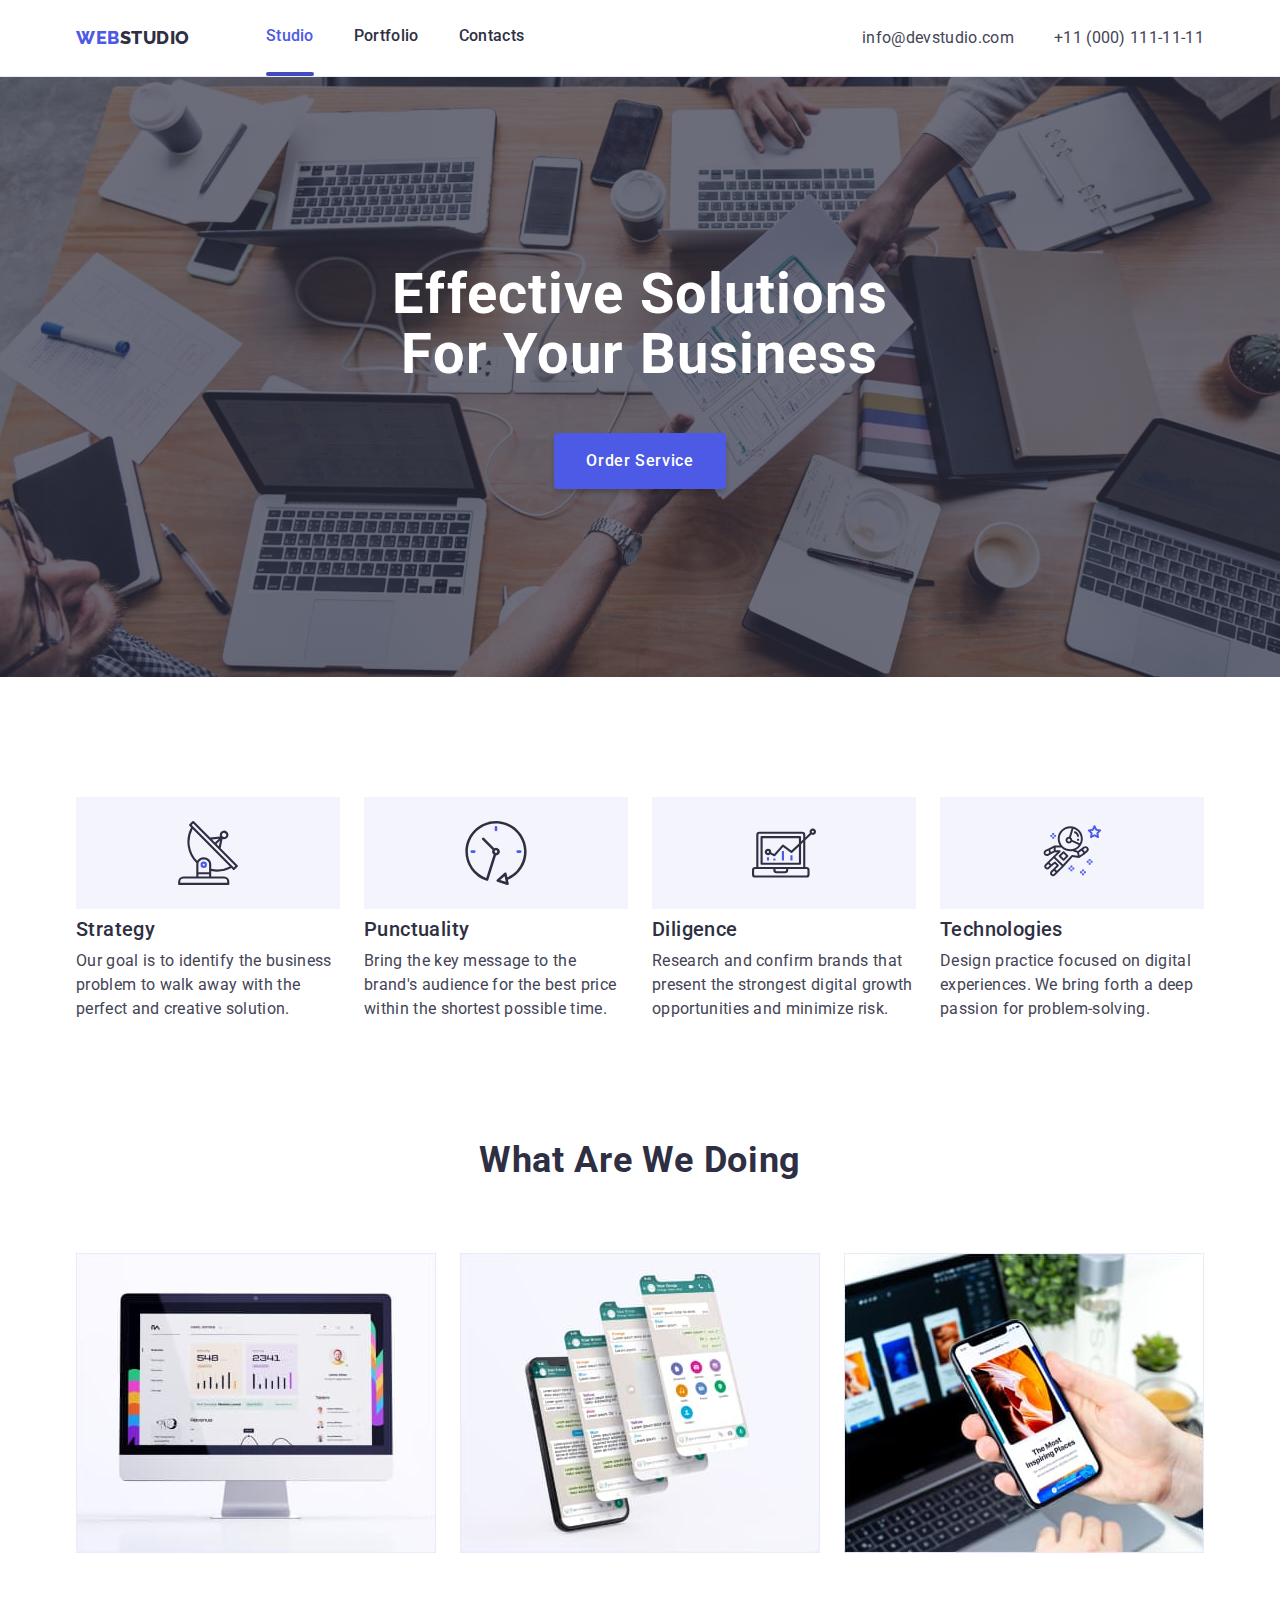
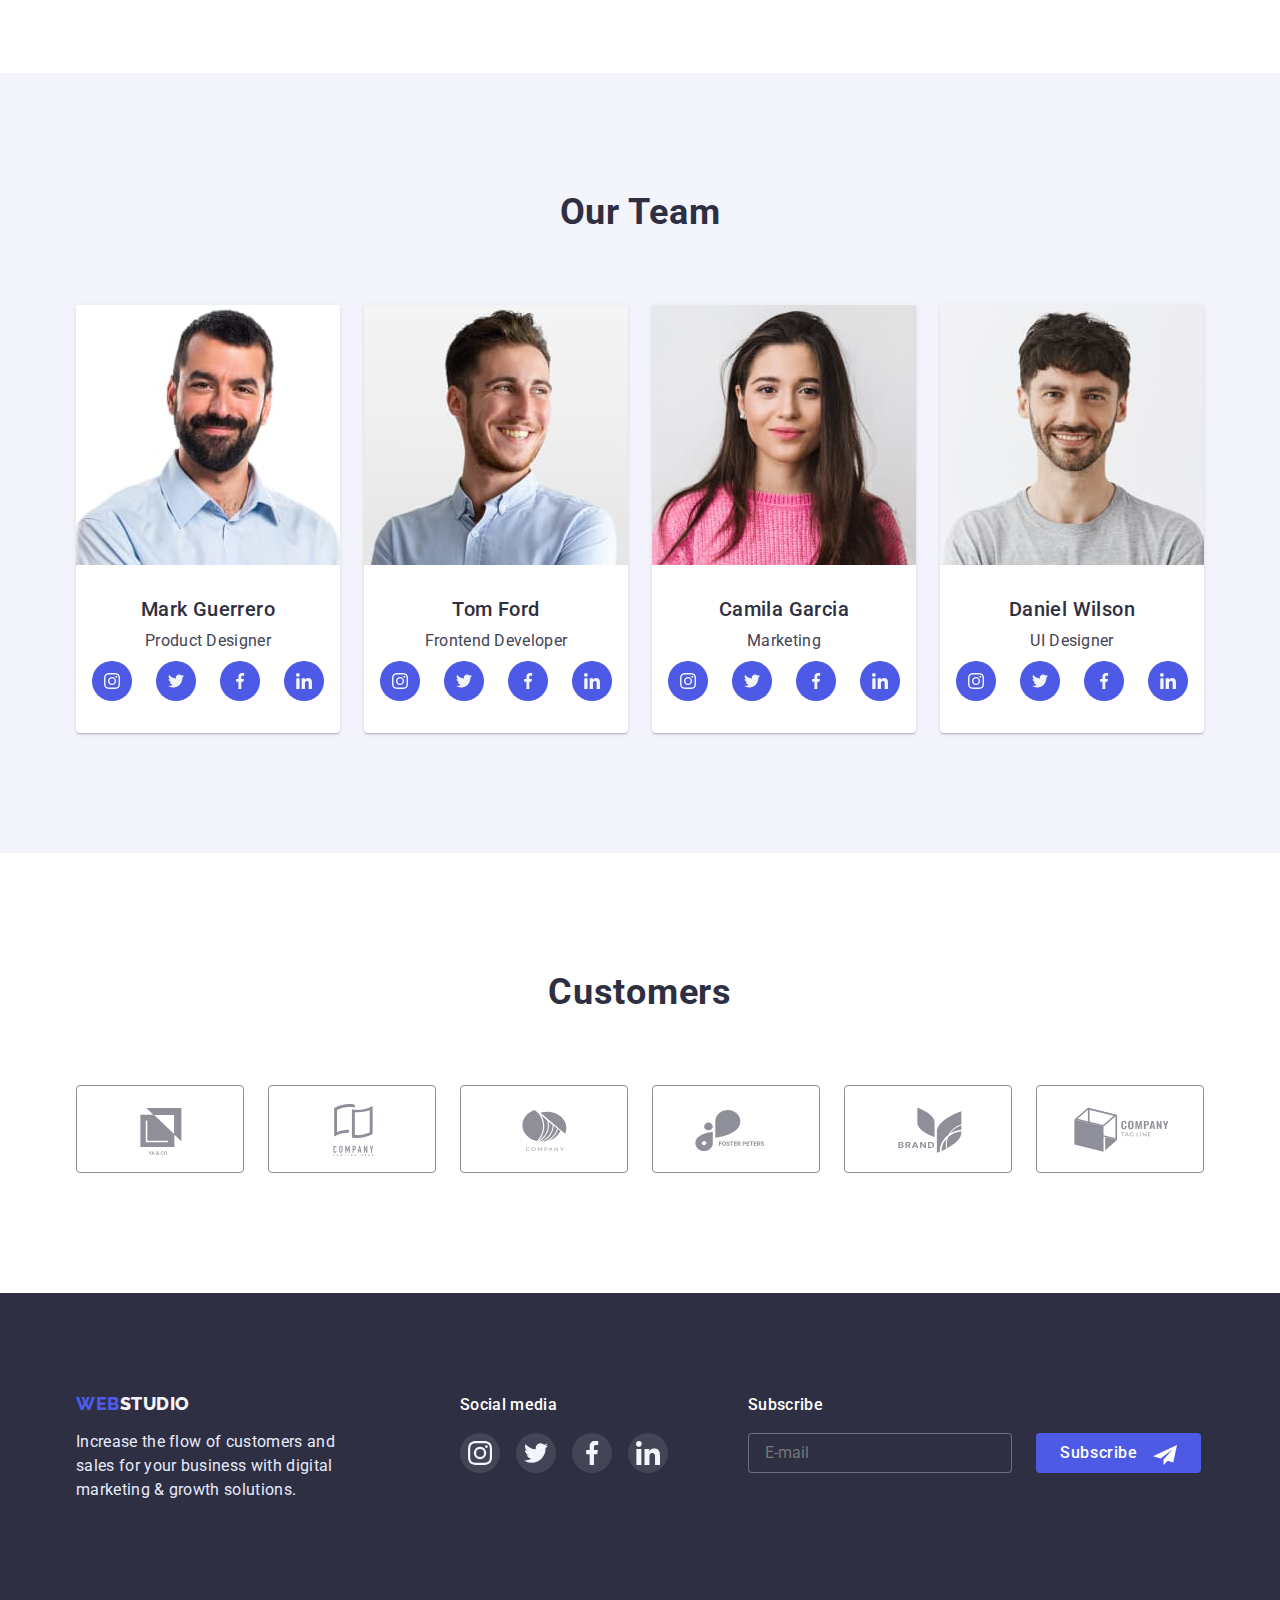
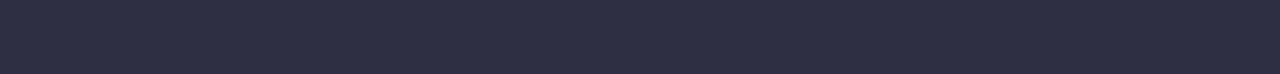
==== commit 26150e8e: "html and css updates" ====
--- a/index.html
+++ b/index.html
@@ -67,7 +67,7 @@
         <div class="mobile-menu-content">
           <ul class="mobile-menu-list">
             <li class="mobile-menu-item">
-              <a class="modal-link" href="">Studio</a>
+              <a class="modal-link current" href="">Studio</a>
             </li>
             <li class="mobile-menu-item">
               <a class="modal-link" href="">Portfolio</a>
--- a/css/styles.css
+++ b/css/styles.css
@@ -53,7 +53,7 @@
 
 .container {
   width: 100%;
-  padding: 0 16px;
+  padding: 0 15px;
   margin: 0 auto;
 }
 
@@ -320,7 +320,7 @@
 }
 
 .footer-email {
-  width: 398px;
+  width: 100%;
   height: 40px;
   padding-left: 16px;
   color: rgba(255, 255, 255, 0.6);
@@ -363,9 +363,15 @@
 
 /* ================HEADER MOBILE================ */
 
-@media screen and (min-width: 480px) {
+@media screen and (min-width: 320px) and (max-width: 427px) {
   .container {
-    width: 480px;
+    width: 320px;
+  }
+}
+
+@media screen and (min-width: 428px) {
+  .container {
+    width: 428px;
   }
 }
 
@@ -375,7 +381,7 @@
   }
 }
 
-@media screen and (min-width: 1200px) {
+@media screen and (min-width: 1158px) {
   .container {
     width: 1158px;
   }
@@ -448,10 +454,28 @@
   }
 } */
 
-/* ================480-... styles================ */
-@media screen and (min-width: 480px) {
+/* ================320-427 styles================ */
+@media screen and (min-width: 320px) and (max-width: 427px) {
+  .container {
+    width: 320px;
+  }
+
+  .page-header {
+    padding-top: 24px;
+    padding-bottom: 24px;
+  }
+
   .menu {
     display: none;
+  }
+
+  address {
+    display: none;
+  }
+
+  .address-modal {
+    display: block;
+    font-style: normal;
   }
 
   .mobile-menu-open {
@@ -488,6 +512,15 @@
     pointer-events: auto;
   }
 
+  .mobile-menu-content {
+    display: flex;
+    flex-direction: column;
+    height: 100%;
+  }
+
+  .mobile-menu-item:not(:last-child) {
+    margin-bottom: 40px;
+  }
   .mobile-menu-container {
     position: relative;
 
@@ -525,6 +558,18 @@
     fill: var(--background-color);
   }
 
+  .contact-number {
+    font-family: "Roboto", sans-serif;
+    font-weight: 700;
+    font-size: 36px;
+    line-height: 1.11;
+    letter-spacing: 0.02em;
+    text-transform: capitalize;
+    text-decoration: none;
+
+    color: var(--body-text-color);
+  }
+
   .contact-mail {
     font-family: "Roboto", sans-serif;
     font-weight: 500;
@@ -539,12 +584,16 @@
     color: var(--primary-brand-color);
   }
 
-  .mobile-menu-content > .social-list {
-    margin-right: 60px;
-  }
-
-  .mobile-social-list .social-list-item + .social-list-item {
-    margin-left: 56px;
+  .mobile-menu-list {
+    margin-bottom: auto;
+  }
+
+  .mobile-number {
+    margin-bottom: 40px;
+  }
+
+  .mobile-mail {
+    margin-bottom: 48px;
   }
 
   .modal-link {
@@ -561,6 +610,194 @@
     color: var(--pressed-state-color);
   }
 
+  .modal-link.current {
+    color: var(--primary-brand-color);
+  }
+
+  .main-heading {
+    width: 100%;
+    font-size: 32px;
+    text-align: center;
+  }
+
+  .advantages-logo {
+    display: none;
+  }
+
+  .advantages-item:not(:last-child) {
+    margin-bottom: 72px;
+  }
+
+  .section-team {
+    padding-top: 96px;
+    padding-bottom: 128px;
+  }
+
+  .team-item {
+    margin: 0 auto;
+  }
+
+  .team-list .team-item + .team-item {
+    margin-top: 72px;
+  }
+
+  .customers-link {
+    margin: 0 auto;
+  }
+
+  .customers-list .customers-item + .customers-item {
+    margin-top: 72px;
+  }
+
+  .footer {
+    padding-top: 96px;
+    padding-bottom: 104px;
+  }
+
+  .text-footer {
+    margin: 0 auto;
+    text-align: left;
+  }
+
+  .footer-general {
+    text-align: center;
+  }
+
+  .text-footer,
+  .social-media-footer > .social-list {
+    margin-bottom: 72px;
+  }
+
+  .btn-subscribe {
+    margin-top: 16px;
+  }
+}
+
+/* ================428-... styles================ */
+@media screen and (min-width: 428px) {
+  .menu {
+    display: none;
+  }
+
+  .mobile-menu-open {
+    background-color: transparent;
+    border: none;
+    padding: 0;
+    line-height: 0;
+  }
+
+  .mobile-menu {
+    position: fixed;
+    width: 100%;
+    height: 100%;
+    max-height: 796px;
+    z-index: 1000;
+    top: 0;
+    left: 0;
+    padding-top: 80px;
+    padding-bottom: 40px;
+    padding-left: 40px;
+
+    background-color: var(--background-color);
+
+    opacity: 0;
+    visibility: hidden;
+    pointer-events: none;
+    transition: opacity 250ms cubic-bezier(0.4, 0, 0.2, 1),
+      visibility 250ms cubic-bezier(0.4, 0, 0.2, 1);
+  }
+
+  .mobile-menu.is-open {
+    opacity: 1;
+    visibility: visible;
+    pointer-events: auto;
+  }
+
+  .mobile-menu-container {
+    position: relative;
+
+    padding-top: 80px;
+    padding-bottom: 40px;
+    padding-left: 40px;
+  }
+
+  .mobile-menu-close {
+    position: absolute;
+    width: 24px;
+    height: 24px;
+    top: 24px;
+    right: 24px;
+    display: flex;
+    justify-content: center;
+    align-items: center;
+    padding: 0;
+    background-color: var(--accent-color);
+    border: 1px solid rgba(0, 0, 0, 0.1);
+    border-radius: 50%;
+    transition: background-color 250ms cubic-bezier(0.4, 0, 0.2, 1);
+  }
+
+  .mobile-menu-close:is(:hover, :focus) {
+    background-color: var(--pressed-state-color);
+  }
+
+  .modal-close-icon {
+    transition: fill 250ms cubic-bezier(0.4, 0, 0.2, 1),
+      stroke 250ms cubic-bezier(0.4, 0, 0.2, 1);
+  }
+
+  .mobile-menu-close:hover .modal-close-icon {
+    fill: var(--background-color);
+  }
+
+  .contact-mail {
+    font-family: "Roboto", sans-serif;
+    font-weight: 500;
+    font-size: 20px;
+    line-height: 1.2;
+    letter-spacing: 0.02em;
+    color: var(--body-text-color);
+  }
+
+  .contact-number:is(:hover, :focus),
+  .contact-mail:is(:hover, :focus) {
+    color: var(--primary-brand-color);
+  }
+
+  .mobile-menu-list {
+    margin-bottom: auto;
+  }
+
+  .mobile-menu-content > .social-list {
+    margin-right: 60px;
+  }
+
+  .mobile-social-list .social-list-item + .social-list-item {
+    margin-left: 56px;
+  }
+
+  .mobile-social-list {
+    margin-bottom: 40px;
+  }
+
+  .modal-link {
+    font-family: "Roboto", sans-serif;
+    font-weight: 700;
+    font-size: 36px;
+    line-height: 1.11;
+    letter-spacing: 0.02em;
+    text-transform: capitalize;
+    color: var(--headings-herobackground-color);
+  }
+
+  .modal-link:is(:hover, :focus) {
+    color: var(--pressed-state-color);
+  }
+
+  .modal-link.current {
+    color: var(--primary-brand-color);
+  }
+
   .address-modal {
     display: block;
     font-style: normal;
@@ -569,16 +806,11 @@
   .mobile-menu-content {
     display: flex;
     flex-direction: column;
-    justify-content: space-evenly;
-    align-items: stretch;
+    height: 100%;
   }
 
   .mobile-menu-item:not(:last-child) {
     margin-bottom: 40px;
-  }
-
-  .mobile-menu-item:last-child {
-    margin-bottom: 284px;
   }
 
   .advantages-logo {
@@ -590,10 +822,6 @@
     padding-bottom: 128px;
   }
 
-  .team-item {
-    margin: 0 auto;
-  }
-
   .card-description > .social-list {
     margin-bottom: 0;
   }
@@ -612,11 +840,6 @@
   .text-footer {
     margin: 0 auto;
     text-align: left;
-  }
-
-  .text-footer,
-  .social-list {
-    margin-bottom: 72px;
   }
 }
 
@@ -644,9 +867,9 @@
   }
 }
 
-/* ================480-767================ styles */
-
-@media screen and (min-width: 480px) and (max-width: 767px) {
+/* ================428-767================ styles */
+
+@media screen and (min-width: 428px) and (max-width: 767px) {
   .page-header {
     padding-top: 24px;
     padding-bottom: 24px;
@@ -679,6 +902,10 @@
     margin-bottom: 72px;
   }
 
+  .team-item {
+    margin: 0 auto;
+  }
+
   .team-list .team-item + .team-item {
     margin-top: 72px;
   }
@@ -693,6 +920,11 @@
 
   .footer-general {
     text-align: center;
+  }
+
+  .text-footer,
+  .social-media-footer > .social-list {
+    margin-bottom: 72px;
   }
 
   .btn-subscribe {
@@ -728,6 +960,7 @@
   .menu-link.current {
     color: var(--primary-brand-color);
   }
+
   .menu-link {
     display: block;
     padding-top: 24px;
@@ -769,7 +1002,8 @@
 
   .section-hero {
     margin: 0 auto;
-    padding: 112px 0;
+    padding-top: 112px;
+    padding-bottom: 108px;
     background-image: linear-gradient(
         rgba(46, 47, 66, 0.7),
         rgba(46, 47, 66, 0.7)
@@ -825,6 +1059,7 @@
 
   .text-footer {
     width: 264px;
+    margin-bottom: 72px;
   }
 
   .form {
@@ -873,7 +1108,7 @@
 }
 /* ================768-1199 styles================ */
 
-@media screen and (min-width: 768px) and (max-width: 1199px) {
+@media screen and (min-width: 768px) and (max-width: 1158px) {
   .advantages-item {
     max-width: 356px;
   }
@@ -905,9 +1140,9 @@
   }
 }
 
-/* ================1200-... styles================ */
-
-@media screen and (min-width: 1200px) {
+/* ================1158-... styles================ */
+
+@media screen and (min-width: 1158px) {
   .section {
     padding-top: 120px;
     padding-bottom: 120px;
@@ -956,7 +1191,7 @@
 
   .section-hero {
     margin: 0 auto;
-    padding: 112px 0;
+    padding: 188px 0;
     background-image: linear-gradient(
         rgba(46, 47, 66, 0.7),
         rgba(46, 47, 66, 0.7)
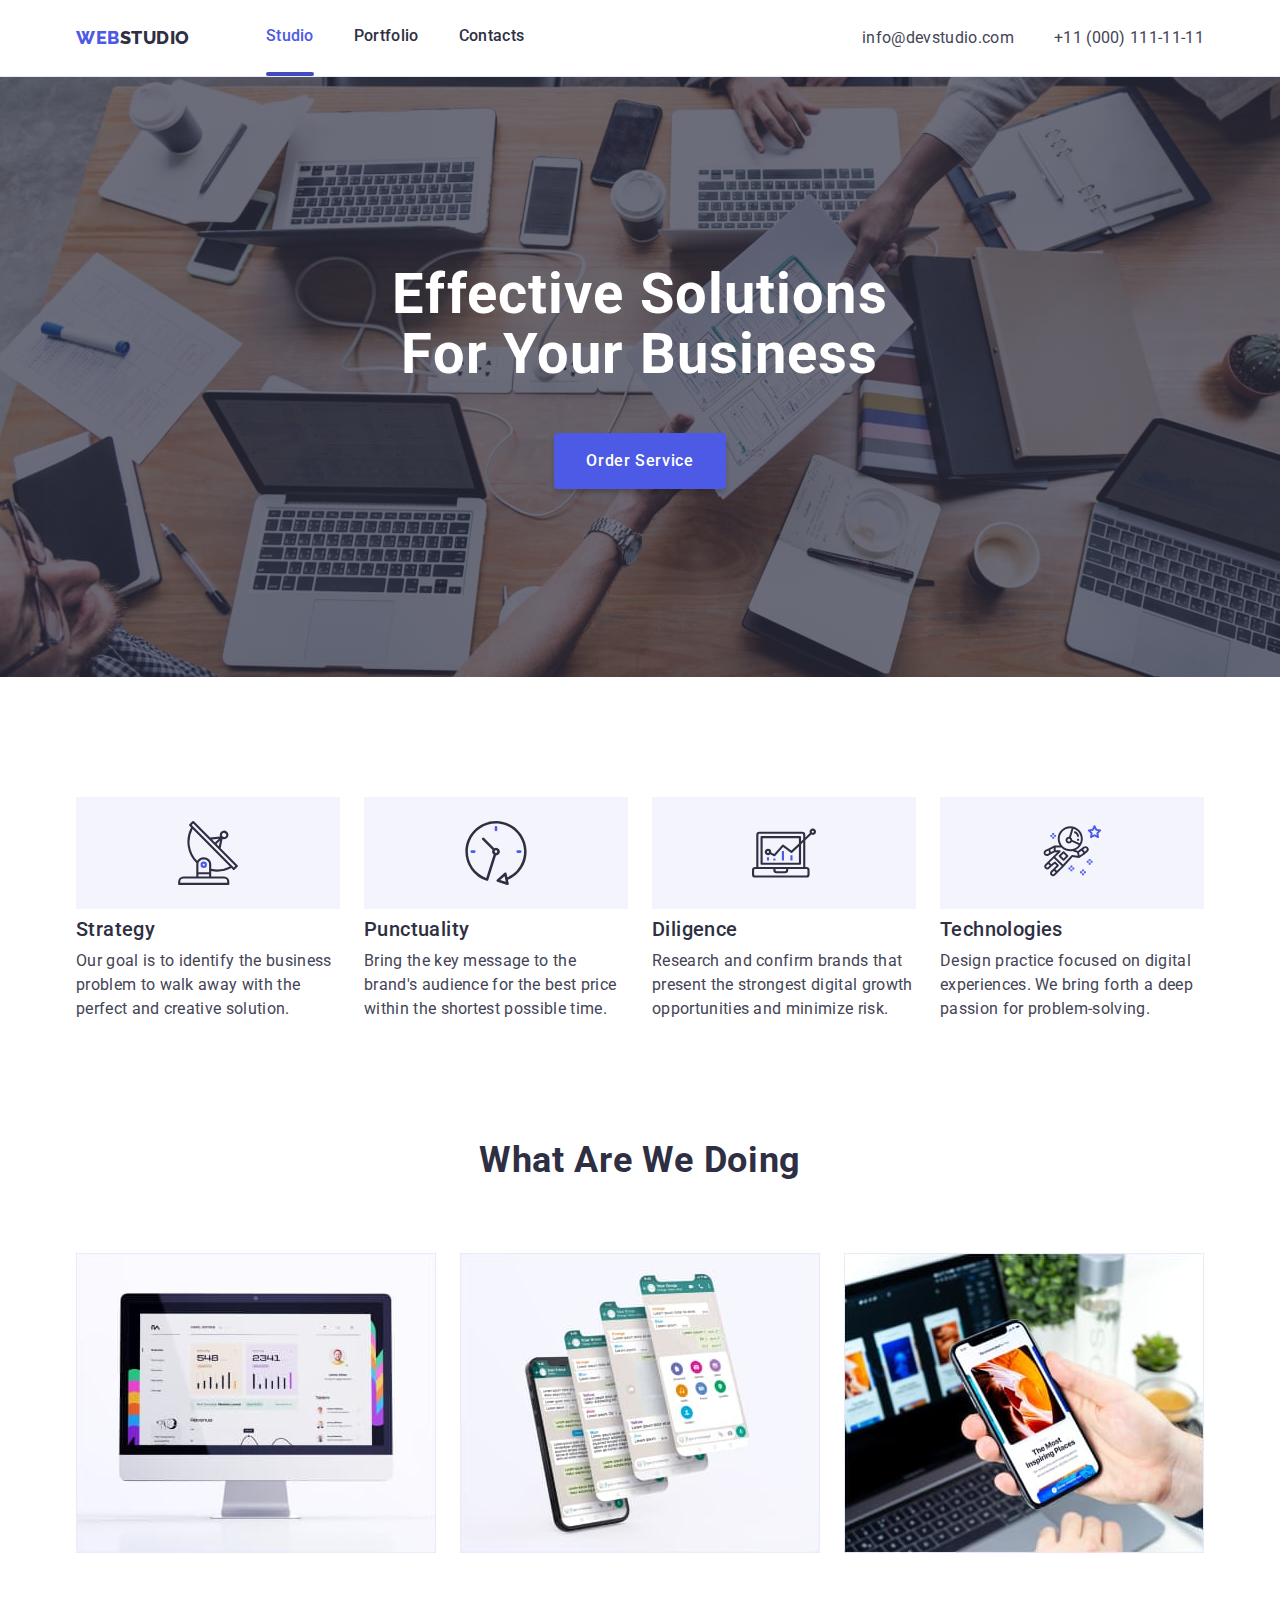
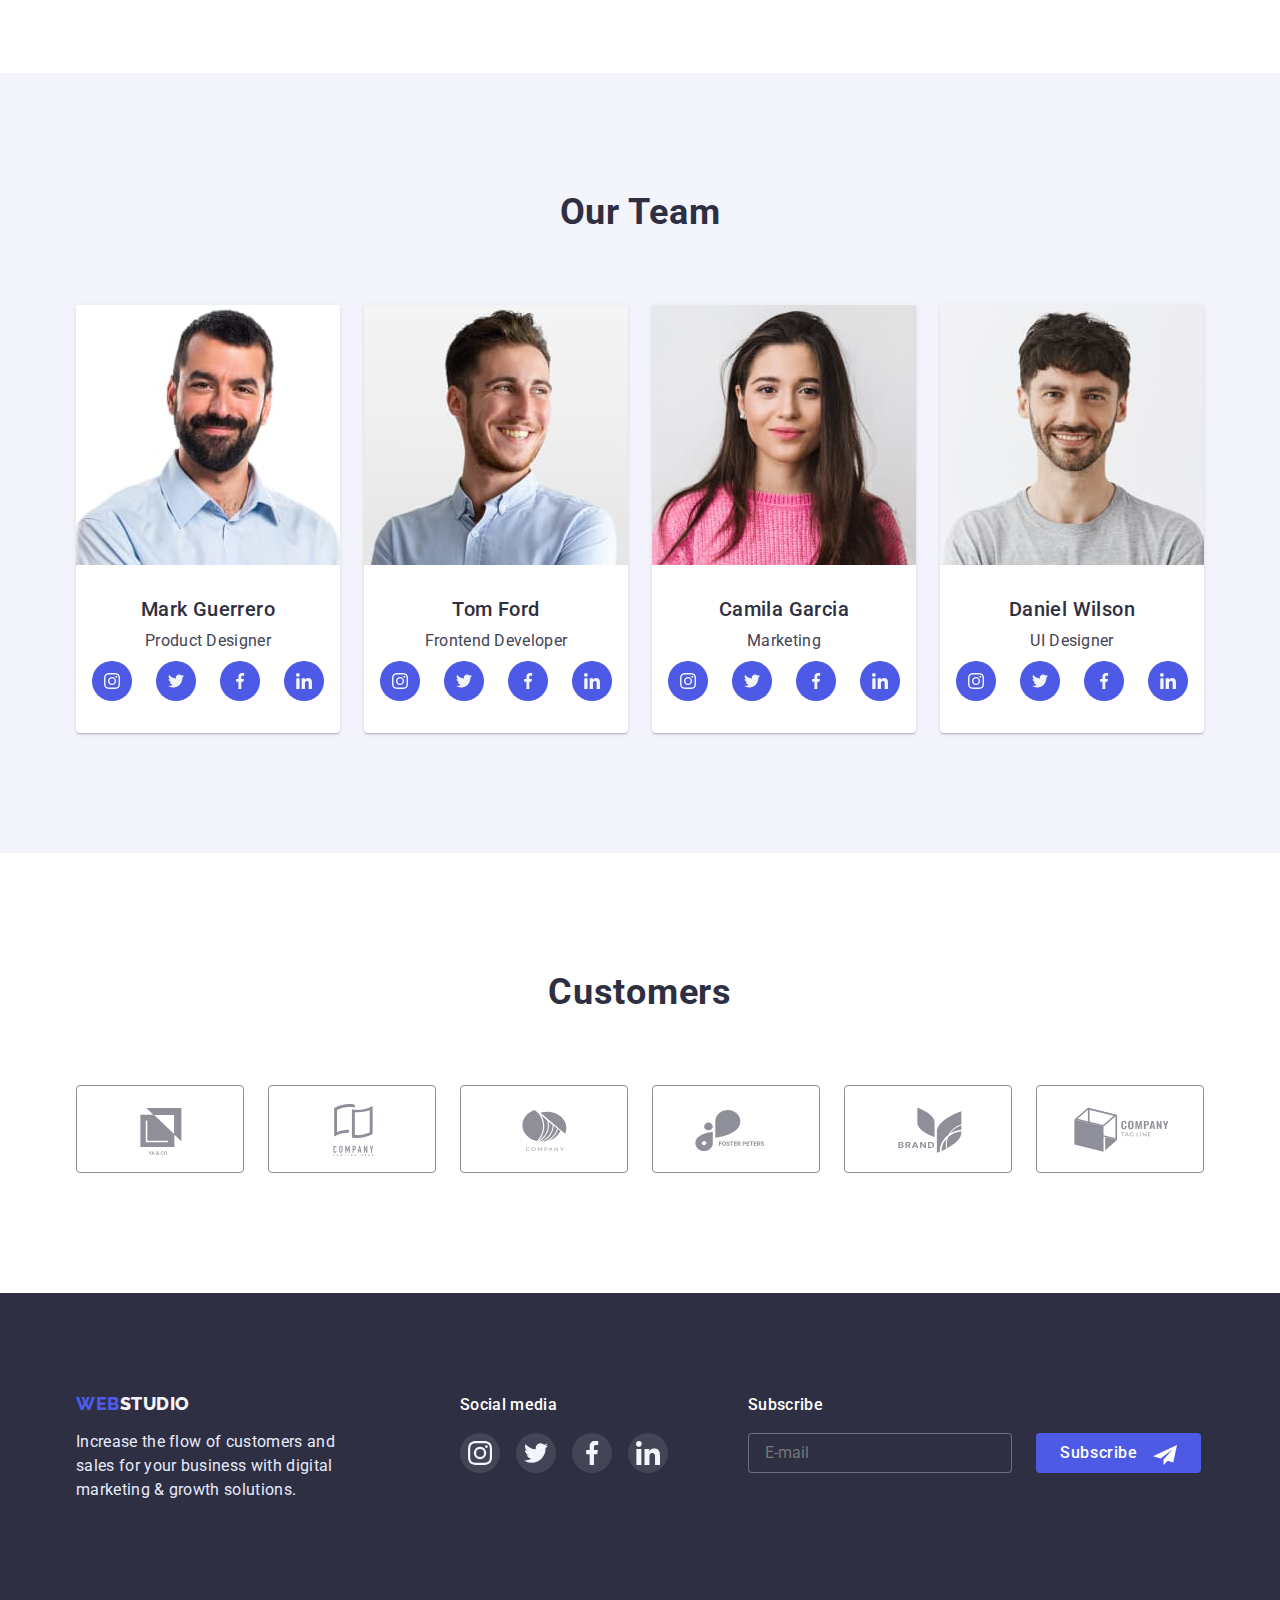
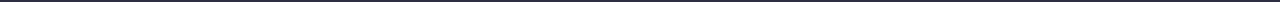
==== commit 44cbbc3f: "refactoring/portfolio part pre-update" ====
--- a/index.html
+++ b/index.html
@@ -27,7 +27,7 @@
         <nav class="page-nav">
           <ul class="menu list">
             <li class="menu-item">
-              <a class="menu-link link current" href="">Studio</a>
+              <a class="menu-link link current" href="#">Studio</a>
             </li>
             <li class="menu-item">
               <a class="menu-link link" href="./portfolio.html">Portfolio</a>
@@ -70,7 +70,7 @@
               <a class="modal-link current" href="">Studio</a>
             </li>
             <li class="mobile-menu-item">
-              <a class="modal-link" href="">Portfolio</a>
+              <a class="modal-link" href="./portfolio.html">Portfolio</a>
             </li>
             <li class="mobile-menu-item">
               <a class="modal-link" href="">Contacts</a>
--- a/css/styles.css
+++ b/css/styles.css
@@ -145,6 +145,10 @@
 .section-advantages {
   padding-top: 96px;
   padding-bottom: 96px;
+}
+
+.advantages-logo {
+  display: none;
 }
 
 .section-subtitle {
@@ -359,6 +363,346 @@
   margin: 0;
 }
 
+/*================portfolio.html================ */
+.filter-buttons {
+  display: flex;
+  justify-content: center;
+  margin-bottom: 72px;
+}
+
+.filter-item + .filter-item {
+  margin-left: 24px;
+}
+
+.filter-btn {
+  padding: 12px 24px;
+  font-family: "Roboto", sans-serif;
+  font-weight: 500;
+  font-size: 16px;
+  line-height: 1.5;
+  letter-spacing: 0.04em;
+  color: var(--primary-brand-color);
+  background-color: var(--light-background-color);
+  border: 1px solid var(--accent-color);
+  transition: color 250ms cubic-bezier(0.4, 0, 0.2, 1),
+    background-color 250ms cubic-bezier(0.4, 0, 0.2, 1),
+    box-shadow 250ms cubic-bezier(0.4, 0, 0.2, 1);
+}
+
+.filter-btn:hover,
+.filter-btn:focus {
+  color: var(--background-color);
+  background-color: var(--pressed-state-color);
+  box-shadow: 0px 3px 1px rgba(0, 0, 0, 0.1), 0px 2px 1px rgba(0, 0, 0, 0.08),
+    0px 2px 2px rgba(0, 0, 0, 0.12);
+}
+
+.portfolio-section {
+  padding-top: 96px;
+  padding-bottom: 120px;
+}
+
+.card-description-portfolio {
+  padding-top: 32px;
+  padding-bottom: 32px;
+  padding-left: 16px;
+  border: 1px solid var(--accent-color);
+  border-top: 0;
+}
+
+.portfolio-items {
+  display: flex;
+  flex-wrap: wrap;
+}
+
+.portfolio-list {
+  width: 360px;
+  margin-right: 24px;
+  margin-bottom: 48px;
+}
+
+.portfolio-item {
+  display: block;
+  box-shadow: 0px 1px 6px rgba(46, 47, 66, 0.08);
+  transition: box-shadow 250ms cubic-bezier(0.4, 0, 0.2, 1);
+}
+
+.portfolio-item:hover,
+.portfolio-item:focus {
+  box-shadow: 0px 1px 6px rgba(46, 47, 66, 0.08),
+    0px 1px 1px rgba(46, 47, 66, 0.16), 0px 2px 1px rgba(46, 47, 66, 0.08);
+}
+
+.portfolio-list:nth-child(3n) {
+  margin-right: 0;
+}
+
+.portfolio-list:nth-last-child(-n + 3) {
+  margin-bottom: 0;
+}
+
+.overlay {
+  position: absolute;
+  left: 0;
+  top: 0;
+  width: 100%;
+  height: 100%;
+  overflow: auto;
+  transform: translate(0, 100%);
+  transition: transform 250ms cubic-bezier(0.4, 0, 0.2, 1);
+  font-family: "Roboto", sans-serif;
+  font-size: 16px;
+  line-height: 1.5;
+  letter-spacing: 0.02em;
+  padding: 40px 32px 164px;
+
+  color: var(--light-background-color);
+  background-color: var(--primary-brand-color);
+  background-image: linear-gradient(
+      0deg,
+      rgba(77, 90, 229, 0.1),
+      rgba(77, 90, 229, 0.1)
+    ),
+    url(4);
+}
+
+.portfolio-item:hover .overlay,
+.portfolio-item:focus .overlay {
+  transform: translate(0, 0);
+}
+
+.team-list-wrapper {
+  position: relative;
+  overflow: hidden;
+}
+
+/* ================MODAL================ */
+
+.backdrop {
+  position: fixed;
+  top: 0;
+  left: 0;
+  z-index: 100;
+  width: 100%;
+  height: 100%;
+  background-color: rgba(46, 47, 66, 0.4);
+  transform: scale(1);
+  transition: transform 250ms cubic-bezier(0.4, 0, 0.2, 1),
+    opacity 250ms cubic-bezier(0.4, 0, 0.2, 1),
+    visibility 250ms cubic-bezier(0.4, 0, 0.2, 1);
+}
+
+.backdrop.is-hidden {
+  opacity: 0;
+  visibility: hidden;
+  pointer-events: none;
+  transform: scale(0);
+}
+
+.modal {
+  position: absolute;
+  top: 50%;
+  left: 50%;
+  transform: translate(-50%, -50%);
+  width: 408px;
+  height: 576px;
+  padding: 72px 24px 24px;
+  background-color: #fcfcfc;
+}
+
+.modal-close-btn {
+  position: absolute;
+  top: 24px;
+  right: 24px;
+  display: flex;
+  justify-content: center;
+  align-items: center;
+  width: 24px;
+  height: 24px;
+  padding: 0;
+  background-color: var(--accent-color);
+  border: 1px solid rgba(0, 0, 0, 0.1);
+  border-radius: 50%;
+
+  transition: background-color 250ms cubic-bezier(0.4, 0, 0.2, 1);
+}
+
+.modal-close-btn:hover,
+.modal-close-btn:focus {
+  background-color: var(--pressed-state-color);
+}
+
+.modal-close-btn:hover .modal-close-icon {
+  fill: var(--background-color);
+}
+.modal-close-icon {
+  transition: fill 250ms cubic-bezier(0.4, 0, 0.2, 1);
+}
+
+.modal-form {
+  display: flex;
+  flex-direction: column;
+}
+
+.modal-form-notice {
+  font-family: "Roboto", sans-serif;
+  font-weight: 500;
+  font-size: 16px;
+  line-height: 1.5;
+  text-align: center;
+  letter-spacing: 0.02em;
+  margin-bottom: 14px;
+  color: var(--headings-herobackground-color);
+}
+
+.modal-form-field {
+  margin-bottom: 8px;
+}
+
+.modal-form-field.modal-form-comment {
+  margin-bottom: 16px;
+}
+
+.modal-form-input-descr {
+  font-family: "Roboto", sans-serif;
+  font-size: 12px;
+  line-height: 1.17;
+  letter-spacing: 0.01em;
+  margin-bottom: 4px;
+  color: #8e8f99;
+}
+
+.modal-form-input {
+  width: 100%;
+  height: 40px;
+  padding-left: 38px;
+
+  border: 1px solid rgba(33, 33, 33, 0.2);
+  border-radius: 4px;
+  transition: border-color 250ms cubic-bezier(0.4, 0, 0.2, 1);
+}
+
+.modal-form-input:focus {
+  outline: none;
+  border-color: var(--primary-brand-color);
+}
+
+.modal-form-input:focus + .modal-name-icon,
+.modal-form-input:focus + .modal-phone-icon,
+.modal-form-input:focus + .modal-email-icon {
+  fill: var(--primary-brand-color);
+}
+
+.modal-form-input-descr {
+  display: block;
+  width: 100%;
+}
+
+.modal-name,
+.modal-phone,
+.modal-email {
+  display: block;
+  position: relative;
+}
+
+.modal-name-icon {
+  position: absolute;
+  top: 50%;
+  left: 16px;
+  transform: translateY(-50%);
+  transition: fill 250ms cubic-bezier(0.4, 0, 0.2, 1);
+}
+
+.modal-phone-icon,
+.modal-email-icon {
+  position: absolute;
+  top: 50%;
+  left: 16px;
+  transform: translateY(-50%);
+  transition: fill 250ms cubic-bezier(0.4, 0, 0.2, 1);
+}
+
+.modal-form-message {
+  width: 100%;
+  resize: none;
+  height: 120px;
+  padding: 8px 16px;
+  border: 1px solid rgba(33, 33, 33, 0.2);
+  border-radius: 4px;
+  transition: border-color 250ms cubic-bezier(0.4, 0, 0.2, 1);
+}
+
+.modal-form-message:focus {
+  outline: none;
+
+  border-color: var(--primary-brand-color);
+}
+
+.modal-form-message::placeholder {
+  font-family: "Roboto", sans-serif;
+  font-size: 12px;
+  line-height: 1.5;
+
+  letter-spacing: 0.04em;
+  color: rgba(117, 117, 117, 0.5);
+}
+
+.modal-form-checkbox-descr {
+  display: flex;
+  align-items: center;
+  margin-bottom: 24px;
+  font-family: "Roboto", sans-serif;
+  font-size: 12px;
+  line-height: 1.33;
+  letter-spacing: 0.04em;
+  color: #757575;
+}
+
+.modal-form-checkbox-descr::before {
+  content: "";
+  display: block;
+  width: 16px;
+  height: 16px;
+  margin-right: 8px;
+  border: 1.25px solid var(--headings-herobackground-color);
+  border-radius: 2px;
+  cursor: pointer;
+}
+
+.modal-form-checkbox:checked + .modal-form-checkbox-descr::before {
+  background-image: url(../images/checkbox-icon.svg);
+  background-color: var(--pressed-state-color);
+  background-size: cover;
+  border: 1.25px solid var(--pressed-state-color);
+  border-radius: 2px;
+}
+
+.modal-form-checkbox:focus + .modal-form-checkbox-descr::before {
+  border: 1.25px solid var(--pressed-state-color);
+}
+
+.privacy-policy-text {
+  text-decoration: underline;
+  color: var(--primary-brand-color);
+}
+
+.modal-submit-btn {
+  width: 169px;
+  height: 56px;
+  align-self: center;
+  color: var(--background-color);
+  background-color: var(--primary-brand-color);
+  border-radius: 4px;
+  transition: box-shadow 250ms cubic-bezier(0.4, 0, 0.2, 1),
+    background-color 250ms cubic-bezier(0.4, 0, 0.2, 1);
+}
+
+.modal-submit-btn:hover,
+.modal-submit-btn:focus {
+  background-color: var(--pressed-state-color);
+  box-shadow: 0px 4px 4px rgba(0, 0, 0, 0.15);
+}
+
 /* ================GENERAL STYLES END================ */
 
 /* ================HEADER MOBILE================ */
@@ -435,31 +779,54 @@
   color: var(--accent-color);
 }
 
-/* ================RESPONSIVE styles================ */
-
-/* @media screen and (max-width: 376px) {
-  .mobile-menu {
-    max-height: 1000px;
-  }
-
-  .mobile-menu-content > .social-list {
-    display: flex;
-    flex-wrap: wrap;
-  }
-}
-
-@media screen and (max-width: 427px) {
-  .customers-item {
-    margin: 0 auto;
-  }
-} */
-
 /* ================320-427 styles================ */
 @media screen and (min-width: 320px) and (max-width: 427px) {
   .container {
     width: 320px;
   }
 
+  .modal {
+    width: 95%;
+    max-width: 392px;
+    height: 95%;
+    max-height: 586px;
+    overflow: scroll;
+  }
+
+  .main-heading {
+    width: 100%;
+    font-size: 32px;
+    text-align: center;
+  }
+
+  .customers-link {
+    margin: 0 auto;
+  }
+
+  .customers-list .customers-item + .customers-item {
+    margin-top: 72px;
+  }
+}
+
+/* ================428-... styles================ */
+@media screen and (min-width: 428px) {
+  .mobile-menu-content > .social-list {
+    margin-right: 60px;
+  }
+
+  .mobile-social-list .social-list-item + .social-list-item {
+    margin-left: 56px;
+  }
+
+  .customers-list {
+    display: flex;
+    flex-wrap: wrap;
+    justify-content: center;
+  }
+}
+
+/* ================320-767================ styles */
+@media screen and (min-width: 320px) and (max-width: 767px) {
   .page-header {
     padding-top: 24px;
     padding-bottom: 24px;
@@ -520,13 +887,6 @@
 
   .mobile-menu-item:not(:last-child) {
     margin-bottom: 40px;
-  }
-  .mobile-menu-container {
-    position: relative;
-
-    padding-top: 80px;
-    padding-bottom: 40px;
-    padding-left: 40px;
   }
 
   .mobile-menu-close {
@@ -614,16 +974,6 @@
     color: var(--primary-brand-color);
   }
 
-  .main-heading {
-    width: 100%;
-    font-size: 32px;
-    text-align: center;
-  }
-
-  .advantages-logo {
-    display: none;
-  }
-
   .advantages-item:not(:last-child) {
     margin-bottom: 72px;
   }
@@ -641,14 +991,6 @@
     margin-top: 72px;
   }
 
-  .customers-link {
-    margin: 0 auto;
-  }
-
-  .customers-list .customers-item + .customers-item {
-    margin-top: 72px;
-  }
-
   .footer {
     padding-top: 96px;
     padding-bottom: 104px;
@@ -659,187 +1001,31 @@
     text-align: left;
   }
 
-  .footer-general {
-    text-align: center;
-  }
-
   .text-footer,
   .social-media-footer > .social-list {
     margin-bottom: 72px;
   }
 
+  .footer-general {
+    text-align: center;
+  }
+
   .btn-subscribe {
     margin-top: 16px;
   }
-}
-
-/* ================428-... styles================ */
-@media screen and (min-width: 428px) {
-  .menu {
-    display: none;
-  }
-
-  .mobile-menu-open {
-    background-color: transparent;
-    border: none;
-    padding: 0;
-    line-height: 0;
-  }
-
-  .mobile-menu {
-    position: fixed;
-    width: 100%;
-    height: 100%;
-    max-height: 796px;
-    z-index: 1000;
-    top: 0;
-    left: 0;
-    padding-top: 80px;
-    padding-bottom: 40px;
-    padding-left: 40px;
-
-    background-color: var(--background-color);
-
-    opacity: 0;
-    visibility: hidden;
-    pointer-events: none;
-    transition: opacity 250ms cubic-bezier(0.4, 0, 0.2, 1),
-      visibility 250ms cubic-bezier(0.4, 0, 0.2, 1);
-  }
-
-  .mobile-menu.is-open {
-    opacity: 1;
-    visibility: visible;
-    pointer-events: auto;
-  }
-
-  .mobile-menu-container {
-    position: relative;
-
-    padding-top: 80px;
-    padding-bottom: 40px;
-    padding-left: 40px;
-  }
-
-  .mobile-menu-close {
-    position: absolute;
-    width: 24px;
-    height: 24px;
-    top: 24px;
-    right: 24px;
-    display: flex;
-    justify-content: center;
-    align-items: center;
-    padding: 0;
-    background-color: var(--accent-color);
-    border: 1px solid rgba(0, 0, 0, 0.1);
-    border-radius: 50%;
-    transition: background-color 250ms cubic-bezier(0.4, 0, 0.2, 1);
-  }
-
-  .mobile-menu-close:is(:hover, :focus) {
-    background-color: var(--pressed-state-color);
-  }
-
-  .modal-close-icon {
-    transition: fill 250ms cubic-bezier(0.4, 0, 0.2, 1),
-      stroke 250ms cubic-bezier(0.4, 0, 0.2, 1);
-  }
-
-  .mobile-menu-close:hover .modal-close-icon {
-    fill: var(--background-color);
-  }
-
-  .contact-mail {
-    font-family: "Roboto", sans-serif;
-    font-weight: 500;
-    font-size: 20px;
-    line-height: 1.2;
-    letter-spacing: 0.02em;
-    color: var(--body-text-color);
-  }
-
-  .contact-number:is(:hover, :focus),
-  .contact-mail:is(:hover, :focus) {
-    color: var(--primary-brand-color);
-  }
-
-  .mobile-menu-list {
-    margin-bottom: auto;
-  }
-
-  .mobile-menu-content > .social-list {
-    margin-right: 60px;
-  }
-
-  .mobile-social-list .social-list-item + .social-list-item {
-    margin-left: 56px;
-  }
-
-  .mobile-social-list {
-    margin-bottom: 40px;
-  }
-
-  .modal-link {
-    font-family: "Roboto", sans-serif;
-    font-weight: 700;
-    font-size: 36px;
-    line-height: 1.11;
-    letter-spacing: 0.02em;
-    text-transform: capitalize;
-    color: var(--headings-herobackground-color);
-  }
-
-  .modal-link:is(:hover, :focus) {
-    color: var(--pressed-state-color);
-  }
-
-  .modal-link.current {
-    color: var(--primary-brand-color);
-  }
-
-  .address-modal {
-    display: block;
-    font-style: normal;
-  }
-
-  .mobile-menu-content {
-    display: flex;
-    flex-direction: column;
-    height: 100%;
-  }
-
-  .mobile-menu-item:not(:last-child) {
-    margin-bottom: 40px;
-  }
-
-  .advantages-logo {
-    display: none;
-  }
-
-  .section-team {
-    padding-top: 96px;
-    padding-bottom: 128px;
-  }
-
-  .card-description > .social-list {
-    margin-bottom: 0;
-  }
-
-  .customers-list {
+
+  /* ================PORTFOLIO================  */
+
+  .portfolio-section {
+    padding-top: 48px;
+    padding-bottom: 48px;
+  }
+
+  .filter-buttons {
     display: flex;
     flex-wrap: wrap;
-    justify-content: center;
-  }
-
-  .footer {
-    padding-top: 96px;
-    padding-bottom: 104px;
-  }
-
-  .text-footer {
-    margin: 0 auto;
-    text-align: left;
+    justify-content: left;
+    margin-bottom: 48px;
   }
 }
 
@@ -870,65 +1056,12 @@
 /* ================428-767================ styles */
 
 @media screen and (min-width: 428px) and (max-width: 767px) {
-  .page-header {
-    padding-top: 24px;
-    padding-bottom: 24px;
-  }
-  address {
-    display: none;
-  }
-
-  .contact-number {
-    font-family: "Roboto", sans-serif;
-    font-weight: 700;
-    font-size: 36px;
-    line-height: 1.11;
-    letter-spacing: 0.02em;
-    text-transform: capitalize;
-    text-decoration: none;
-
-    color: var(--body-text-color);
-  }
-
-  .mobile-number {
-    margin-bottom: 40px;
-  }
-
-  .mobile-mail {
-    margin-bottom: 48px;
-  }
-
-  .advantages-item:not(:last-child) {
-    margin-bottom: 72px;
-  }
-
-  .team-item {
-    margin: 0 auto;
-  }
-
-  .team-list .team-item + .team-item {
-    margin-top: 72px;
-  }
-
   .customers-item:nth-child(odd) {
     margin-right: 16px;
   }
 
   .customers-item:nth-child(-n + 4) {
     margin-bottom: 72px;
-  }
-
-  .footer-general {
-    text-align: center;
-  }
-
-  .text-footer,
-  .social-media-footer > .social-list {
-    margin-bottom: 72px;
-  }
-
-  .btn-subscribe {
-    margin-top: 16px;
   }
 }
 
@@ -993,7 +1126,7 @@
   .contact-number {
     font-size: 12px;
     font-weight: 400;
-    line-height: 1.33;
+    line-height: 1.16;
     letter-spacing: 0.04em;
     font-style: normal;
     color: var(--body-text-color);
@@ -1024,10 +1157,6 @@
     color: var(--background-color);
   }
 
-  .advantages-logo {
-    display: none;
-  }
-
   .section-subtitle {
     text-align: left;
   }
@@ -1059,7 +1188,6 @@
 
   .text-footer {
     width: 264px;
-    margin-bottom: 72px;
   }
 
   .form {
@@ -1155,10 +1283,6 @@
 
   .page-header {
     display: flex;
-  }
-
-  .page-header-container {
-    justify-content: flex-start;
   }
 
   address {
@@ -1278,11 +1402,6 @@
   .subscribe-footer {
     margin-left: 80px;
   }
-
-  .footer-general {
-    display: flex;
-    align-items: flex-start;
-  }
 }
 
 @media screen and (min-device-pixel-ratio: 2) and (min-width: 1200px),
@@ -1308,342 +1427,3 @@
       url(../images/people-office@3x.jpg);
   }
 }
-
-/* ================MODAL================ */
-
-.backdrop {
-  position: fixed;
-  top: 0;
-  left: 0;
-  z-index: 100;
-  width: 100%;
-  height: 100%;
-  background-color: rgba(46, 47, 66, 0.4);
-  transform: scale(1);
-  transition: transform 250ms cubic-bezier(0.4, 0, 0.2, 1),
-    opacity 250ms cubic-bezier(0.4, 0, 0.2, 1),
-    visibility 250ms cubic-bezier(0.4, 0, 0.2, 1);
-}
-
-.backdrop.is-hidden {
-  opacity: 0;
-  visibility: hidden;
-  pointer-events: none;
-  transform: scale(0);
-}
-
-.modal {
-  position: absolute;
-  top: 50%;
-  left: 50%;
-  transform: translate(-50%, -50%);
-  width: 408px;
-  height: 576px;
-  padding: 72px 24px 24px;
-  background-color: #fcfcfc;
-}
-
-.modal-close-btn {
-  position: absolute;
-  top: 24px;
-  right: 24px;
-  display: flex;
-  justify-content: center;
-  align-items: center;
-  width: 24px;
-  height: 24px;
-  padding: 0;
-  background-color: var(--accent-color);
-  border: 1px solid rgba(0, 0, 0, 0.1);
-  border-radius: 50%;
-
-  transition: background-color 250ms cubic-bezier(0.4, 0, 0.2, 1);
-}
-
-.modal-close-btn:hover,
-.modal-close-btn:focus {
-  background-color: var(--pressed-state-color);
-}
-
-.modal-close-btn:hover .modal-close-icon {
-  fill: var(--background-color);
-}
-.modal-close-icon {
-  transition: fill 250ms cubic-bezier(0.4, 0, 0.2, 1);
-}
-
-.modal-form {
-  display: flex;
-  flex-direction: column;
-}
-
-.modal-form-notice {
-  font-family: "Roboto", sans-serif;
-  font-weight: 500;
-  font-size: 16px;
-  line-height: 1.5;
-  text-align: center;
-  letter-spacing: 0.02em;
-  margin-bottom: 14px;
-  color: var(--headings-herobackground-color);
-}
-
-.modal-form-field {
-  margin-bottom: 8px;
-}
-
-.modal-form-field.modal-form-comment {
-  margin-bottom: 16px;
-}
-
-.modal-form-input-descr {
-  font-family: "Roboto", sans-serif;
-  font-size: 12px;
-  line-height: 1.17;
-  letter-spacing: 0.01em;
-  margin-bottom: 4px;
-  color: #8e8f99;
-}
-
-.modal-form-input {
-  width: 100%;
-  height: 40px;
-  padding-left: 38px;
-
-  border: 1px solid rgba(33, 33, 33, 0.2);
-  border-radius: 4px;
-  transition: border-color 250ms cubic-bezier(0.4, 0, 0.2, 1);
-}
-
-.modal-form-input:focus {
-  outline: none;
-  border-color: var(--primary-brand-color);
-}
-
-.modal-form-input:focus + .modal-name-icon,
-.modal-form-input:focus + .modal-phone-icon,
-.modal-form-input:focus + .modal-email-icon {
-  fill: var(--primary-brand-color);
-}
-
-.modal-form-input-descr {
-  display: block;
-  width: 100%;
-}
-
-.modal-name,
-.modal-phone,
-.modal-email {
-  display: block;
-  position: relative;
-}
-
-.modal-name-icon {
-  position: absolute;
-  top: 50%;
-  left: 16px;
-  transform: translateY(-50%);
-  transition: fill 250ms cubic-bezier(0.4, 0, 0.2, 1);
-}
-
-.modal-phone-icon,
-.modal-email-icon {
-  position: absolute;
-  top: 50%;
-  left: 16px;
-  transform: translateY(-50%);
-  transition: fill 250ms cubic-bezier(0.4, 0, 0.2, 1);
-}
-
-.modal-form-message {
-  width: 100%;
-  resize: none;
-  height: 120px;
-  padding: 8px 16px;
-  border: 1px solid rgba(33, 33, 33, 0.2);
-  border-radius: 4px;
-  transition: border-color 250ms cubic-bezier(0.4, 0, 0.2, 1);
-}
-
-.modal-form-message:focus {
-  outline: none;
-
-  border-color: var(--primary-brand-color);
-}
-
-.modal-form-message::placeholder {
-  font-family: "Roboto", sans-serif;
-  font-size: 12px;
-  line-height: 1.5;
-
-  letter-spacing: 0.04em;
-  color: rgba(117, 117, 117, 0.5);
-}
-
-.modal-form-checkbox-descr {
-  display: flex;
-  align-items: center;
-  margin-bottom: 24px;
-  font-family: "Roboto", sans-serif;
-  font-size: 12px;
-  line-height: 1.33;
-  letter-spacing: 0.04em;
-  color: #757575;
-}
-
-.modal-form-checkbox-descr::before {
-  content: "";
-  display: block;
-  width: 16px;
-  height: 16px;
-  margin-right: 8px;
-  border: 1.25px solid var(--headings-herobackground-color);
-  border-radius: 2px;
-  cursor: pointer;
-}
-
-.modal-form-checkbox:checked + .modal-form-checkbox-descr::before {
-  background-image: url(../images/checkbox-icon.svg);
-  background-color: var(--pressed-state-color);
-  background-size: cover;
-  border: 1.25px solid var(--pressed-state-color);
-  border-radius: 2px;
-}
-
-.modal-form-checkbox:focus + .modal-form-checkbox-descr::before {
-  border: 1.25px solid var(--pressed-state-color);
-}
-
-.privacy-policy-text {
-  text-decoration: underline;
-  color: var(--primary-brand-color);
-}
-
-.modal-submit-btn {
-  width: 169px;
-  height: 56px;
-  align-self: center;
-  color: var(--background-color);
-  background-color: var(--primary-brand-color);
-  border-radius: 4px;
-  transition: box-shadow 250ms cubic-bezier(0.4, 0, 0.2, 1),
-    background-color 250ms cubic-bezier(0.4, 0, 0.2, 1);
-}
-
-.modal-submit-btn:hover,
-.modal-submit-btn:focus {
-  background-color: var(--pressed-state-color);
-  box-shadow: 0px 4px 4px rgba(0, 0, 0, 0.15);
-}
-
-/*================portfolio.html================ */
-.filter-buttons {
-  display: flex;
-  justify-content: center;
-  margin-bottom: 72px;
-}
-
-.filter-item + .filter-item {
-  margin-left: 24px;
-}
-
-.filter-btn {
-  padding: 12px 24px;
-  font-family: "Roboto", sans-serif;
-  font-weight: 500;
-  font-size: 16px;
-  line-height: 1.5;
-  letter-spacing: 0.04em;
-  color: var(--primary-brand-color);
-  background-color: var(--light-background-color);
-  border: 1px solid var(--accent-color);
-  transition: color 250ms cubic-bezier(0.4, 0, 0.2, 1),
-    background-color 250ms cubic-bezier(0.4, 0, 0.2, 1),
-    box-shadow 250ms cubic-bezier(0.4, 0, 0.2, 1);
-}
-
-.filter-btn:hover,
-.filter-btn:focus {
-  color: var(--background-color);
-  background-color: var(--pressed-state-color);
-  box-shadow: 0px 3px 1px rgba(0, 0, 0, 0.1), 0px 2px 1px rgba(0, 0, 0, 0.08),
-    0px 2px 2px rgba(0, 0, 0, 0.12);
-}
-
-.portfolio-section {
-  padding-top: 96px;
-  padding-bottom: 120px;
-}
-.card-description-portfolio {
-  padding-top: 32px;
-  padding-bottom: 32px;
-  padding-left: 16px;
-  border: 1px solid var(--accent-color);
-  border-top: 0;
-}
-
-.portfolio-items {
-  display: flex;
-  flex-wrap: wrap;
-}
-
-.portfolio-list {
-  width: 360px;
-  margin-right: 24px;
-  margin-bottom: 48px;
-}
-
-.portfolio-item {
-  display: block;
-  box-shadow: 0px 1px 6px rgba(46, 47, 66, 0.08);
-  transition: box-shadow 250ms cubic-bezier(0.4, 0, 0.2, 1);
-}
-
-.portfolio-item:hover,
-.portfolio-item:focus {
-  box-shadow: 0px 1px 6px rgba(46, 47, 66, 0.08),
-    0px 1px 1px rgba(46, 47, 66, 0.16), 0px 2px 1px rgba(46, 47, 66, 0.08);
-}
-
-.portfolio-list:nth-child(3n) {
-  margin-right: 0;
-}
-
-.portfolio-list:nth-last-child(-n + 3) {
-  margin-bottom: 0;
-}
-
-.overlay {
-  position: absolute;
-  left: 0;
-  top: 0;
-  width: 100%;
-  height: 100%;
-  overflow: auto;
-  transform: translate(0, 100%);
-  transition: transform 250ms cubic-bezier(0.4, 0, 0.2, 1);
-  font-family: "Roboto", sans-serif;
-  font-size: 16px;
-  line-height: 1.5;
-  letter-spacing: 0.02em;
-  padding: 40px 32px 164px;
-
-  color: var(--light-background-color);
-  background-color: var(--primary-brand-color);
-  background-image: linear-gradient(
-      0deg,
-      rgba(77, 90, 229, 0.1),
-      rgba(77, 90, 229, 0.1)
-    ),
-    url(4);
-}
-
-.portfolio-item:hover .overlay,
-.portfolio-item:focus .overlay {
-  transform: translate(0, 0);
-}
-
-.team-list-wrapper {
-  position: relative;
-  overflow: hidden;
-}
